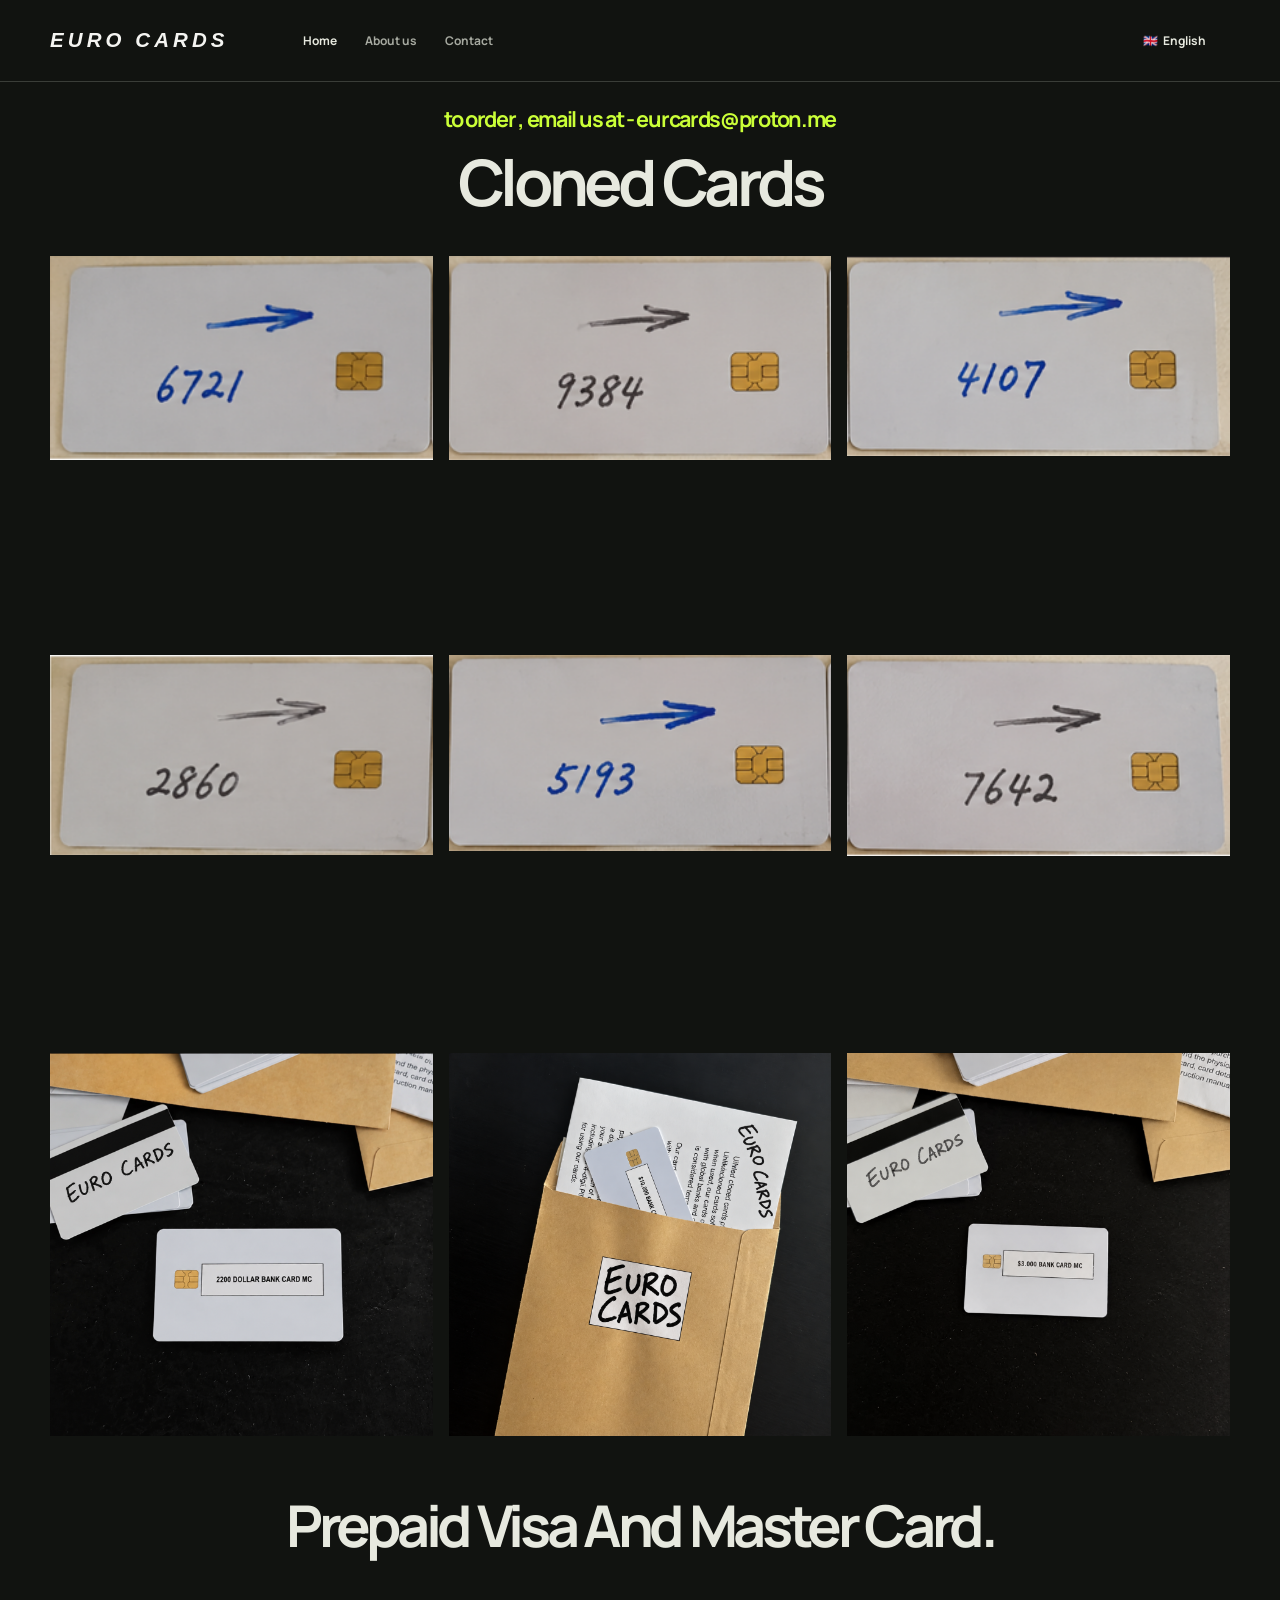
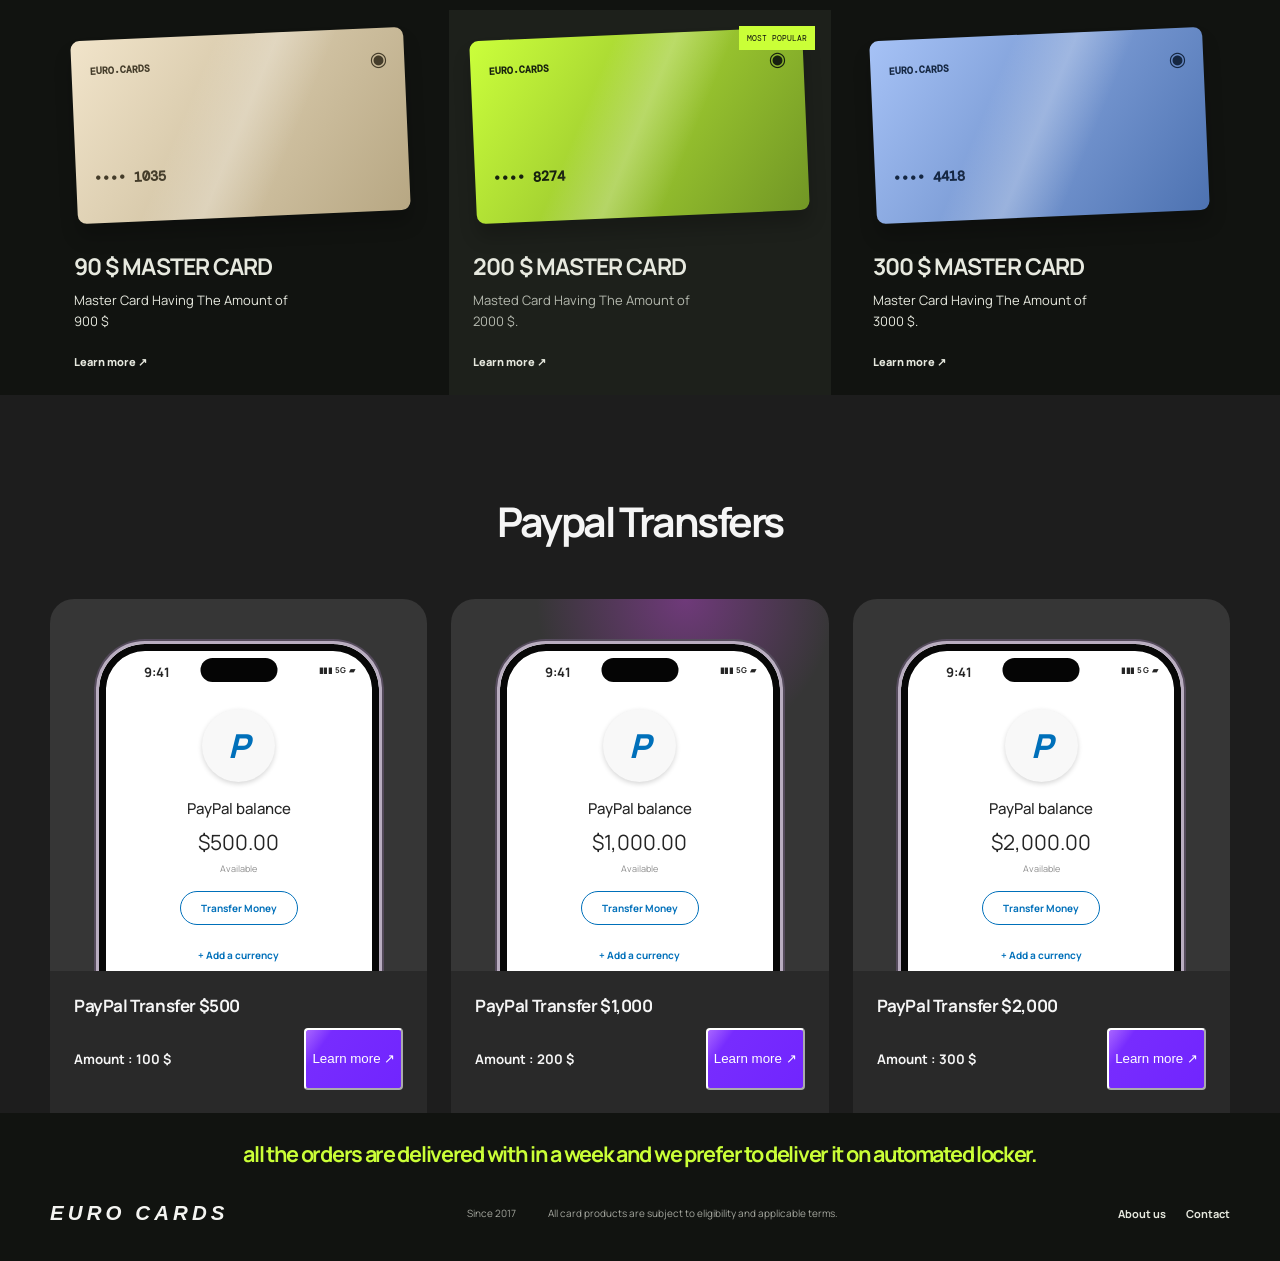
==== index.html @ 7fdb3ed9 "final design ready" ====
<!doctype html>
<html lang="en">

<head>
  <meta charset="UTF-8">
  <meta name="viewport" content="width=device-width,initial-scale=1.0">
  <meta name="description" content="Euro Cards — secure European card programmes for modern spending.">
  <title>Euro Cards | Cloned Cards And Paypal Transfer</title>
  <link rel="preconnect" href="https://fonts.googleapis.com">
  <link rel="preconnect" href="https://fonts.gstatic.com" crossorigin>
  <link
    href="https://fonts.googleapis.com/css2?family=DM+Mono:wght@400;500&family=Manrope:wght@400;500;600;700;800&display=swap"
    rel="stylesheet">
  <link rel="shortcut icon" href="./assets/euro-cards-logo.png" type="image/x-icon">
  <link rel="stylesheet" href="./styles.css">
  <script src="script.js" defer></script>
</head>

<body>
  <header class="site-header">
    <a class="text-logo" href="/" aria-label="Home">
      <span>EURO CARDS</span>
    </a>
    <button class="menu-button" aria-label="Open menu" aria-expanded="false"><i></i><i></i></button>
    <nav class="main-nav"><a class="active" href="index.html" data-i18n="home">Home</a><a href="about.html"
        data-i18n="about">About us</a><a href="contact.html" data-i18n="contact">Contact</a></nav>
    <div class="header-tools"><label class="language-select"><span id="languageFlag">🇬🇧</span><select
          id="languageSelect" aria-label="Language">
          <option value="en">English</option>
          <option value="fr">Français</option>
          <option value="es">Español</option>
          <option value="pl">Polski</option>
          <option value="de">Deutsch</option>
        </select>
      </label>
    </div>
  </header>
  <main>
    <section class="image-gallery">
      <div class="order-confimation-service">
        <h1 id="shipmentServiceProvider" data-i18n="shipmentServiceProvider"></h1>
      </div>
      <div class="gallery-heading">
        <h2 style="text-align: center;" data-i18n="clonedCardsTitle"></h2>
      </div>
      <div class="gallery-grid">
        <figure class="gallery-item">
          <img src="./assets/demo-card-first.png" alt="Gallery image one">
        </figure>

        <figure class="gallery-item">
          <img src="./assets/demo-card-second.png" alt="Gallery image two">
        </figure>

        <figure class="gallery-item">
          <img src="./assets/demo-card-third.png" alt="Gallery image three">
        </figure>

        <figure class="gallery-item">
          <img src="./assets/demo-card-fourth.png" alt="Gallery image four">
        </figure>

        <figure class="gallery-item gallery-item--wide">
          <img src="./assets/demo-card-fifth.png" alt="Gallery image five">
        </figure>

        <figure class="gallery-item">
          <img src="./assets/demo-card-sixth.png" alt="Gallery image six">
        </figure>

        <figure class="gallery-item">
          <img src="./assets/eurocards2k.jpeg" alt="Gallery image seven">
        </figure>

        <figure class="gallery-item">
          <img src="./assets/eurocardsbanner.jpeg" alt="Gallery image eight">
        </figure>

        <figure class="gallery-item">
          <img src="./assets/eurocards3kcard.jpeg" alt="Gallery image nine">
        </figure>
      </div>
    </section>

    <section class="cards-section" id="cards">
      <div class="section-wrap">
        <div class="cards-heading">
          <div>
            <h2 style="text-align: center; margin-top: 30px;" data-i18n="cardsTitle"></h2>
          </div>

        </div>
        <div class="product-grid">
          <article class="product-card">
            <div class="mini-card sand"><span>EURO.CARDS</span><i>◉</i><b>•••• 1035</b></div>
            <div>
              <h3>90 &dollar; MASTER CARD</h3>
              <p data-i18n="essentialText"></p><a href="contact.html" data-i18n="learn">Learn more </a>
            </div>
          </article>
          <article class="product-card featured"><label data-i18n="popular">Most popular</label>
            <div class="mini-card lime"><span>EURO.CARDS</span><i>◉</i><b>•••• 8274</b></div>
            <div>
              <h3>200 &dollar; MASTER CARD</h3>
              <p data-i18n="motionText"></p><a href="contact.html" data-i18n="learn">Learn more ↗</a>
            </div>
          </article>
          <article class="product-card">
            <div class="mini-card blue"><span>EURO.CARDS</span><i>◉</i><b>•••• 4418</b></div>
            <div>
              <h3>300 &dollar; MASTER CARD</h3>
              <p data-i18n="selectText"></p><a href="contact.html" data-i18n="learn">Learn more ↗</a>
            </div>
          </article>
        </div>
      </div>
    </section>
    <section class="paypal-transfers" id="paypal-transfers" aria-labelledby="paypal-title">
      <div class="paypal-transfers__intro">
        <h2 id="paypal-title" data-i18n="paypalTransfers">PAYPAL TRANSFERS</h2>
      </div>

      <div class="paypal-transfer-grid">
        <article class="paypal-transfer-card">
          <div class="paypal-phone-wrap">
            <div class="paypal-phone" aria-label="PayPal balance $500">
              <span class="paypal-phone__time">9:41</span><span class="paypal-phone__status">▮▮▮ 5G
                ▰</span><span class="paypal-phone__island"></span>
              <div class="paypal-phone__logo">P</div>
              <p>PayPal balance</p><strong>$500.00</strong><small>Available</small>
              <span class="paypal-phone__button">Transfer Money</span><a href="contact.html">+ Add a
                currency</a>
            </div>
          </div>
          <div class="paypal-transfer-card__details">
            <h3>PayPal Transfer $500</h3>

            <div class="paypal-purchase">
              <h5 data-i18n="paypalAmount100"></h5>
              <button class="paypal-purchase-btn"><a href="contact.html" data-i18n="learn"></a></button>
            </div>

          </div>
        </article>

        <article class="paypal-transfer-card paypal-transfer-card--featured">
          <div class="paypal-phone-wrap">
            <div class="paypal-phone" aria-label="PayPal balance $1,000">
              <span class="paypal-phone__time">9:41</span><span class="paypal-phone__status">▮▮▮ 5G
                ▰</span><span class="paypal-phone__island"></span>
              <div class="paypal-phone__logo">P</div>
              <p>PayPal balance</p><strong>$1,000.00</strong><small>Available</small>
              <span class="paypal-phone__button">Transfer Money</span><a href="contact.html">+ Add a
                currency</a>
            </div>
          </div>
          <div class="paypal-transfer-card__details">
            <h3>PayPal Transfer $1,000</h3>

            <div class="paypal-purchase">
              <h5 data-i18n="paypalAmount200"></h5>
              <button class="paypal-purchase-btn"><a href="contact.html" data-i18n="learn"></a></button>
            </div>
          </div>
        </article>

        <article class="paypal-transfer-card">
          <div class="paypal-phone-wrap">
            <div class="paypal-phone" aria-label="PayPal balance $2,000">
              <span class="paypal-phone__time">9:41</span><span class="paypal-phone__status">▮▮▮ 5G
                ▰</span><span class="paypal-phone__island"></span>
              <div class="paypal-phone__logo">P</div>
              <p>PayPal balance</p><strong>$2,000.00</strong><small>Available</small>
              <span class="paypal-phone__button">Transfer Money</span><a href="contact.html">+ Add a
                currency</a>
            </div>
          </div>
          <div class="paypal-transfer-card__details">
            <h3>PayPal Transfer $2,000</h3>
            <div class="paypal-purchase">
              <h5 data-i18n="paypalAmount300"></h5>
              <button class="paypal-purchase-btn"><a href="contact.html" data-i18n="learn"></a></button>
            </div>
          </div>
        </article>
      </div>
    </section>
  </main>
  <div class="orderDeliveryDetail">
    <h1 data-i18n="orderDeliveryHeading">all the orders are delivered with in a week and we prefer to deliver it on
      automated
      locker.</h1>
  </div>

  <footer class="site-footer">
    <div class="section-wrap"> <a class="text-logo" href="/" aria-label="Home">
        <span>EURO CARDS</span>
      </a>
      <p data-i18n="since">Since 2017</p>
      <p data-i18n="legal">All card products are subject to eligibility and applicable terms.</p>
      <nav><a href="about.html" data-i18n="about">About us</a><a href="contact.html" data-i18n="contact">Contact</a>
      </nav>
    </div>
  </footer>
</body>

</html>
---- styles.css ----
:root {
    color-scheme: dark;
    --ink: #111310;
    --paper: #e7e9df;
    --lime: #caff37;
    --muted: #a7aaa1;
    --line: #3a3d38;
    --font: 'Manrope', Arial, sans-serif;
    --mono: 'DM Mono', monospace
}

* {
    box-sizing: border-box
}

html {
    scroll-behavior: smooth
}

body {
    margin: 0;
    background: var(--ink);
    color: var(--paper);
    font-family: var(--font)
}

a {
    color: inherit;
    text-decoration: none
}

.section-wrap {
    width: min(1180px, calc(100% - 48px));
    margin: auto
}

.site-header {
    height: 82px;
    display: flex;
    align-items: center;
    gap: 32px;
    padding: 0 max(24px, calc((100vw - 1180px)/2));
    width: 100%;
    border-bottom: 1px solid var(--line);
    background-color: inherit;
    z-index: 4
}

.text-logo {
    display: inline-flex;
    align-items: center;
    color: #f4f4f1;
    text-decoration: none;
    white-space: nowrap;
}

.text-logo span {
    font-family: Arial, Helvetica, sans-serif;
    font-size: clamp(0.9rem, 1.6vw, 1.3rem);
    font-style: italic;
    font-weight: 700;
    letter-spacing: 0.20em;
    line-height: 1;
    text-transform: uppercase;
}

.main-nav {
    display: flex;
    gap: 28px;
    margin-left: 42px
}

.main-nav a,
.header-tools {
    font-size: 12px;
    font-weight: 700
}

.main-nav a {
    color: var(--muted)
}

.main-nav a:hover,
.main-nav .active {
    color: var(--paper)
}

.header-tools {
    margin-left: auto;
    display: flex;
    gap: 20px;
    align-items: center
}

.language-select {
    display: flex;
    gap: 5px;
    align-items: center;
    cursor: pointer
}

.language-select select {
    appearance: none;
    width: 67px;
    border: 0;
    background: transparent;
    color: var(--paper);
    font: inherit;
    cursor: pointer
}

.language-select option {
    background: #252823
}

.language-select em {
    font-style: normal;
    font-size: 15px
}

.header-cta {
    border: 1px solid #666961;
    padding: 10px 13px;
    transition: .2s
}

.header-cta:hover {
    background: var(--lime);
    border-color: var(--lime);
    color: var(--ink)
}

.menu-button {
    display: none
}

.eyebrow {
    display: flex;
    gap: 10px;
    align-items: center;
    margin: 0 0 20px;
    font: 10px var(--mono);
    letter-spacing: .12em;
    text-transform: uppercase;
    color: #c1c4ba
}

.eyebrow>span:first-child {
    display: block;
    width: 20px;
    height: 1px;
    background: var(--lime)
}

h1,
h2 {
    margin: 0;
    font-size: clamp(2.7rem, 5.6vw, 5.1rem);
    line-height: 1.02;
    letter-spacing: -.075em
}

h1 em,
h2 em {
    font-family: Georgia, serif;
    font-weight: 400
}

.hero {
    display: grid;
    grid-template-columns: 1fr 1fr;
    align-items: center;
    gap: 50px;
    min-height: 602px;
    padding-block: 64px
}

.lead {
    max-width: 470px;
    margin: 29px 0;
    color: #c5c8bf;
    font-size: 16px;
    line-height: 1.7
}

#shipmentServiceProvider {
    font-size: clamp(1.1rem, 3.2vw, 1.35rem);
    letter-spacing: -.06em;
    color: var(--lime);
    text-align: center;
    margin-top: 1rem;
}

.hero-actions {
    display: flex;
    align-items: center;
    gap: 27px
}

.button {
    display: inline-flex;
    justify-content: center;
    align-items: center;
    gap: 20px;
    padding: 15px 20px;
    background: var(--lime);
    color: var(--ink);
    font: 500 10px var(--mono);
    letter-spacing: .06em;
    text-transform: uppercase;
    transition: transform .2s
}

.button:hover {
    transform: translateY(-2px)
}

.text-link {
    font-size: 12px;
    font-weight: 800
}

.text-link:hover {
    text-decoration: underline;
    text-underline-offset: 6px
}

.trust {
    margin: 68px 0 0;
    color: var(--muted);
    font-size: 11px
}

.trust b {
    color: var(--lime);
    letter-spacing: -4px;
    margin-right: 14px
}

.trust strong {
    color: var(--paper)
}

.hero-visual {
    height: 455px;
    position: relative;
    overflow: hidden;
    background: #282b24
}

.hero-visual:before {
    content: '';
    position: absolute;
    inset: 0;
    background: linear-gradient(#ffffff0a 1px, transparent 1px), linear-gradient(90deg, #ffffff0a 1px, transparent 1px);
    background-size: 43px 43px
}

.orb {
    position: absolute;
    width: 350px;
    height: 350px;
    right: -80px;
    top: -80px;
    border-radius: 50%;
    background: #b2dc36
}

.main-card {
    position: absolute;
    left: 18%;
    top: 106px;
    width: min(73%, 340px);
    height: 214px;
    padding: 22px;
    border-radius: 11px;
    background: linear-gradient(120deg, #d3f844, #a1ca21);
    box-shadow: 16px 24px 44px #0009;
    transform: rotate(-10deg);
    color: #17200f;
    font-family: var(--mono);
    overflow: hidden
}

.main-card:after {
    content: '';
    position: absolute;
    inset: 0;
    background: linear-gradient(115deg, transparent 40%, #fff7 50%, transparent 60%)
}

.main-card>div,
.main-card footer {
    display: flex;
    justify-content: space-between;
    align-items: center
}

.main-card>div>strong {
    font-size: 22px
}

.chip {
    display: block;
    width: 35px;
    height: 26px;
    border: 1px solid #566b14;
    border-radius: 4px;
    background: repeating-linear-gradient(90deg, transparent 0 9px, #657918 10px 11px)
}

.main-card p {
    font-size: 12px;
    margin: 26px 0 23px
}

.main-card>b {
    font-size: 17px;
    letter-spacing: .08em
}

.main-card footer {
    position: absolute;
    left: 22px;
    right: 22px;
    bottom: 16px
}

.main-card footer small {
    font-size: 7px
}

.main-card footer strong {
    font: 700 23px Arial;
    letter-spacing: -.12em
}

.safe {
    position: absolute;
    right: 18px;
    bottom: 22px;
    padding: 10px 13px;
    display: flex;
    gap: 9px;
    align-items: center;
    background: #1a1c18e8;
    border: 1px solid #ffffff19
}

.safe>span {
    color: var(--lime);
    font-size: 18px
}

.safe p {
    margin: 0
}

.safe small,
.safe b {
    display: block
}

.safe small {
    font: 8px var(--mono);
    text-transform: uppercase;
    color: #a9aca3
}

.safe b {
    font-size: 10px;
    margin-top: 2px
}

.intro-strip {
    border-block: 1px solid var(--line)
}

.intro-grid {
    display: grid;
    grid-template-columns: 1fr 2fr 42px;
    align-items: center;
    gap: 40px;
    min-height: 154px
}

.intro-grid .eyebrow {
    margin: 0
}

.intro-grid>p {
    margin: 0;
    max-width: 670px;
    font-size: 19px;
    line-height: 1.55
}

.round-arrow {
    width: 41px;
    height: 41px;
    border: 1px solid #858880;
    border-radius: 50%;
    display: grid;
    place-items: center;
    font-size: 19px;
    transition: .2s
}

.round-arrow:hover {
    background: var(--lime);
    border-color: var(--lime);
    color: var(--ink)
}


.about-preview {
    padding-block: 135px 130px
}

.about-preview h2 {
    font-size: clamp(2.7rem, 4.5vw, 4.25rem)
}

.feature-grid {
    display: grid;
    grid-template-columns: repeat(3, 1fr);
    margin-top: 77px;
    border-top: 1px solid var(--line)
}

.feature-grid article {
    min-height: 230px;
    padding: 27px 38px 0 0;
    border-right: 1px solid var(--line)
}

.feature-grid article+article {
    padding-left: 38px
}

.feature-grid article:last-child {
    border: 0
}

.feature-grid b,
.steps b,
.values b,
.contact-notes b {
    font: 10px var(--mono);
    color: var(--lime)
}

.feature-grid i {
    display: block;
    margin-top: 34px;
    color: var(--lime);
    font-size: 29px;
    font-style: normal
}

.feature-grid h3 {
    margin: 20px 0 8px;
    font-size: 15px
}

.image-gallery {
    padding: 10px max(24px, calc((100vw - 1180px) / 2));
    background: #111310;
    color: #e7e9df;
}

.gallery-heading {
    margin-bottom: 42px;
    margin-top: 20px;
}

.gallery-heading p {
    margin: 0 0 12px;
    color: #caff37;
    font: 11px monospace;
    letter-spacing: 0.14em;
    text-transform: uppercase;
}


.gallery-heading h2 {
    margin: 0;
    font: 700 clamp(2.5rem, 5vw, 4.5rem) / 1 "Manrope", sans-serif;
    letter-spacing: -0.07em;
}

.gallery-heading em {
    font-family: Georgia, serif;
    font-weight: 400;
}

.gallery-grid {
    display: grid;
    grid-template-columns: repeat(3, 1fr);
    gap: 16px;
    grid-auto-rows: auto;
    /* removes fixed extra row height */
}

.gallery-item,
.gallery-item--large,
.gallery-item--wide {
    grid-column: auto;
    grid-row: auto;
    aspect-ratio: 1 / 1;
    overflow: hidden;
    margin: 0;
}

.gallery-item {
    height: fit-content;

}

.gallery-item img {
    display: block;
    width: 100%;
    height: inherit;
    object-fit: cover;
}

.gallery-item:hover img {
    transform: scale(1.06);
    filter: brightness(1) saturate(1);
}

@media (max-width: 800px) {
    .gallery-grid {
        grid-template-columns: repeat(2, 1fr);
    }
}

@media (max-width: 400px) {
    .gallery-grid {
        grid-template-columns: 1fr;
        gap: 12px;
    }
}

@media (max-width: 480px) {
    .text-logo span {
        font-size: 0.85rem;
        letter-spacing: 0.18em;
    }
}

.feature-grid p,
.steps p,
.values p,
.contact-notes p {
    margin: 0;
    max-width: 285px;
    color: var(--muted);
    font-size: 13px;
    line-height: 1.65
}

.paypal-transfers {
    padding: 106px max(24px, calc((100vw - 1180px) / 2)) 0;
    background: #1d1d1d;
    color: #f5f5f5;
}

.paypal-transfers__intro {
    max-width: 800px;
    margin: 0 auto 56px;
    text-align: center;
}

.paypal-transfers__kicker {
    margin: 0 0 14px;
    color: #caff37;
    font: 10px var(--mono);
    letter-spacing: .14em;
    text-transform: uppercase;
}

.paypal-transfers h2 {
    font-size: clamp(2.1rem, 3.2vw, 3.35rem);
    letter-spacing: -.06em;
}

.paypal-transfers__intro>p:last-child {
    margin: 25px auto 0;
    color: #d4d4d4;
    font-size: 14px;
    line-height: 1.65;
}

.paypal-transfer-grid {
    display: grid;
    grid-template-columns: repeat(3, minmax(0, 1fr));
    gap: 24px;
    max-width: 1180px;
    margin: 30px auto;
}

.paypal-transfer-card {
    overflow: hidden;
    border-radius: 24px 24px 0 0;
    background: #363636;
}

.paypal-phone-wrap {
    height: 372px;
    display: grid;
    place-items: start center;
    padding-top: 42px;
    overflow: hidden;
}

.paypal-transfer-card--featured .paypal-phone-wrap {
    background: radial-gradient(ellipse 48% 50% at 62% 0, rgba(178, 62, 202, .46), transparent 82%);
}

.paypal-phone {
    position: relative;
    width: 286px;
    height: 470px;
    overflow: hidden;
    border: 3px solid #b9adc0;
    border-radius: 49px 49px 0 0;
    background: #fff;
    color: #252525;
    text-align: center;
    box-shadow: inset 0 0 0 7px #070707, 0 0 0 2px #554b5c;
}

.paypal-phone__time {
    position: absolute;
    top: 19px;
    left: 45px;
    font-size: 13px;
    font-weight: 700;
}

.paypal-phone__status {
    position: absolute;
    top: 20px;
    right: 23px;
    font-size: 8px;
    font-weight: 700;
    letter-spacing: .5px;
}

.paypal-phone__island {
    position: absolute;
    top: 14px;
    left: 50%;
    width: 77px;
    height: 24px;
    transform: translateX(-50%);
    border-radius: 15px;
    background: #050505;
}

.paypal-phone__logo {
    display: grid;
    place-items: center;
    width: 73px;
    height: 73px;
    margin: 65px auto 16px;
    border-radius: 50%;
    background: #f8f8f8;
    box-shadow: 0 2px 5px #d7d7d7;
    color: #0070ba;
    font-size: 33px;
    font-style: italic;
    font-weight: 800;
}

.paypal-phone p {
    margin: 0 0 9px;
    font-size: 15px;
    font-weight: 500;
}

.paypal-phone strong {
    display: block;
    font-size: 21px;
    font-weight: 400;
}

.paypal-phone small {
    display: block;
    margin-top: 6px;
    color: #8d8d8d;
    font-size: 9px;
}

.paypal-phone__button {
    display: block;
    width: 118px;
    margin: 16px auto 17px;
    padding: 9px 7px;
    border: 1px solid #0070ba;
    border-radius: 22px;
    color: #0070ba;
    font-size: 10px;
    font-weight: 700;
}

.paypal-phone a {
    color: #0070ba;
    font-size: 10px;
    font-weight: 700;
}

.paypal-transfer-card__details {
    min-height: 108px;
    padding: 23px 24px;
    background: #292929;
}

.paypal-transfer-card__details h3 {
    margin: 0 0 11px;
    font-size: 17px;
    letter-spacing: -.4px;
}

.paypal-transfer-card__details p {
    margin: 0;
    font-size: 12px;
    font-weight: 700;
}

.paypal-transfer-card__details span {
    color: #df36c7;
}

.paypal-purchase {
    display: flex;
    justify-content: space-between;
}

.paypal-purchase-btn {
    background: linear-gradient(125deg, rgb(168, 102, 255) 0%, rgb(119, 44, 254) 20%, rgb(113, 37, 254) 100%);
    border-radius: 4px;
}

.cards-section {
    padding-block: 20px 0px;
    background: var(--mono);
    color: var(--paper);
}

.cards-heading {
    grid-template-columns: 1fr 1fr;
    align-items: end;
    gap: 48px
}

.cards-heading h2 {
    font-size: clamp(2.6rem, 4.5vw, 4.25rem)
}

.cards-heading .eyebrow {
    color: #646860
}

.cards-heading .eyebrow>span:first-child {
    background: #6c715a
}

.cards-heading>p {
    margin: 0 0 3px;
    max-width: 385px;
    color: #51564d;
    font-size: 14px;
    line-height: 1.7
}

.product-grid {
    display: grid;
    grid-template-columns: repeat(3, 1fr);
    gap: 18px;
    margin-top: 55px
}

.product-card {
    position: relative;
    padding: 24px;
    background: inherit;
}

.product-card.featured {
    background: #1d201b;
    color: var(--paper)
}

.product-card label {
    position: absolute;
    right: 16px;
    top: 16px;
    z-index: 2;
    padding: 7px 8px;
    background: var(--lime);
    color: var(--ink);
    font: 8px var(--mono);
    text-transform: uppercase
}

.mini-card {
    height: 183px;
    position: relative;
    padding: 18px;
    border-radius: 9px;
    box-shadow: 0 14px 18px #0003;
    transform: rotate(-2.5deg);
    font-family: var(--mono);
    overflow: hidden
}

.mini-card:after {
    content: '';
    position: absolute;
    inset: 0;
    background: linear-gradient(115deg, transparent 35%, #fff4 50%, transparent 64%)
}

.mini-card span {
    font-size: 10px;
    font-weight: 700
}

.mini-card i {
    float: right;
    font-size: 20px;
    font-style: normal
}

.mini-card>b {
    position: absolute;
    left: 18px;
    bottom: 36px;
    font-size: 14px
}

.mini-card small {
    position: absolute;
    left: 18px;
    bottom: 16px;
    font-size: 7px
}

.sand {
    background: linear-gradient(125deg, #f1e4ca, #b7a783);
    color: #443c2a
}

.lime {
    background: linear-gradient(125deg, #cbff3b, #719625);
    color: #17210f
}

.blue {
    background: linear-gradient(125deg, #a6c2f6, #4d72b1);
    color: #152742
}

.product-card>div:last-child {
    margin-top: 33px
}

.tag {
    margin: 0;
    color: #71756d;
    font: 10px var(--mono);
    text-transform: uppercase
}

.featured .tag {
    color: #a5a99e
}

.product-card h3 {
    margin: 8px 0;
    font-size: 23px;
    letter-spacing: -.04em
}

.product-card>div:last-child>p:not(.tag) {
    min-height: 44px;
    margin: 0;
    max-width: 230px;
    color: var(--paper);
    font-size: 13px;
    line-height: 1.65
}

.featured>div:last-child>p:not(.tag) {
    color: #b5b9af
}

.product-card a {
    display: inline-block;
    margin-top: 20px;
    font-size: 11px;
    font-weight: 800
}

.product-card a:hover {
    text-decoration: underline;
    text-underline-offset: 5px
}

.order-section {
    padding-block: 130px
}

.order-section h2 {
    font-size: clamp(2.6rem, 4.3vw, 4.15rem)
}

.steps {
    display: grid;
    grid-template-columns: repeat(3, 1fr);
    gap: 38px;
    margin: 62px 0 0;
    padding: 25px 0 0;
    list-style: none;
    border-top: 1px solid var(--line)
}

.steps h3 {
    margin: 35px 0 9px;
    font-size: 15px
}

.contact-banner {
    background: linear-gradient(107deg, #c4ee36, #95c426);
    color: #17200f
}

.contact-banner .section-wrap {
    position: relative;
    min-height: 400px;
    padding-block: 80px 75px
}

.contact-banner .eyebrow {
    color: #435015
}

.contact-banner .eyebrow>span:first-child {
    background: #1f2b0e
}

.contact-banner h2 {
    font-size: clamp(3rem, 5vw, 4.6rem)
}

.contact-banner p:not(.eyebrow) {
    max-width: 367px;
    margin: 22px 0;
    font-size: 14px;
    line-height: 1.7
}

.dark-button {
    margin-top: 5px;
    background: #17200f;
    color: var(--paper)
}

.email-address {
    position: absolute;
    right: 0;
    bottom: 83px;
    border-bottom: 1px solid #435015;
    padding-bottom: 5px;
    font: 12px var(--mono)
}

.orderDeliveryDetail h1 {
    font-size: clamp(1.1rem, 3.2vw, 1.35rem);
    letter-spacing: -.06em;
    color: var(--lime);
    text-align: center;
}

.site-footer {
    padding: 38px 0;
}

.site-footer>div {
    display: grid;
    grid-template-columns: 1fr auto 1.4fr auto;
    gap: 32px;
    align-items: center
}

.site-footer p {
    margin: 0;
    color: #a4a69e;
    font-size: 10px
}

.site-footer nav {
    display: flex;
    gap: 20px;
    font-size: 11px;
    font-weight: 700
}

.site-footer nav a:hover {
    text-decoration: underline;
    text-underline-offset: 5px
}

.page-hero {
    padding-block: 128px 125px
}

.page-hero h1,
.contact-page h1 {
    font-size: clamp(3rem, 5.6vw, 5.2rem)
}

.page-hero>p:last-child {
    max-width: 555px;
    margin: 27px 0 0;
    color: #c4c7bd;
    font-size: 16px;
    line-height: 1.7
}

.story {
    padding-block: 110px;
    background: #1d201b
}

.story>.section-wrap {
    display: grid;
    grid-template-columns: 1fr 1fr;
    gap: 80px;
    align-items: center
}

.story-art {
    height: 370px;
    display: flex;
    justify-content: space-between;
    align-items: flex-end;
    padding: 28px;
    background: linear-gradient(130deg, #cbff3b, #556b1e);
    color: #17200f;
    font: 11px var(--mono)
}

.story-art span {
    font: 220px Georgia;
    line-height: .75
}

.story h2 {
    font-size: clamp(2.5rem, 4vw, 4rem)
}

.story div>p:not(.eyebrow) {
    margin: 24px 0;
    color: #b4b8ad;
    font-size: 14px;
    line-height: 1.75
}

.values {
    padding-block: 125px
}

.values>div {
    display: grid;
    grid-template-columns: repeat(3, 1fr);
    border-top: 1px solid var(--line);
    margin-top: 50px
}

.values article {
    padding: 28px 38px 0 0;
    min-height: 180px;
    border-right: 1px solid var(--line)
}

.values article+article {
    padding-left: 38px
}

.values article:last-child {
    border: 0
}

.values h3,
.contact-notes h3 {
    font-size: 19px;
    margin: 32px 0 8px
}

.contact-page {
    display: grid;
    grid-template-columns: 1.2fr .8fr;
    gap: 80px;
    align-items: center;
    margin-top: 1.2rem;
}

.contact-page>div:first-child>p:last-child {
    max-width: 480px;
    color: #c5c8bf;
    line-height: 1.7
}

.contact-card {
    padding: 30px;
    background: #e4e7da;
    color: var(--ink)
}

.contact-card p {
    margin: 0 0 38px;
    font: 10px var(--mono);
    text-transform: uppercase
}

.contact-card a {
    font-size: 20px;
    font-weight: 700;
    letter-spacing: -.04em;
    word-break: break-word
}

.contact-card hr {
    border: 0;
    border-top: 1px solid #a9ada1;
    margin: 50px 0 15px
}

.contact-card small {
    color: #51564d;
    font-size: 11px
}

.contact-notes {
    padding-block: 85px;
    background: #1d201b
}

.contact-notes>.section-wrap {
    display: grid;
    grid-template-columns: repeat(2, 1fr);
    gap: 60px
}

.contact-notes article {
    border-top: 1px solid #42453f;
    padding-top: 22px
}

.contact-notes h3 {
    margin-top: 30px
}

@media(max-width:780px) {
    .site-header {
        height: 70px;
        padding: 0 20px
    }

    .menu-button {
        display: grid;
        gap: 5px;
        margin-left: auto;
        padding: 8px;
        background: none;
        border: 0
    }

    .menu-button i {
        display: block;
        width: 19px;
        height: 1px;
        background: var(--paper)
    }

    .main-nav {
        display: none;
        position: absolute;
        top: 70px;
        left: 0;
        right: 0;
        z-index: 2;
        margin: 0;
        padding: 20px;
        background: #1b1e19;
        border-bottom: 1px solid var(--line);
        flex-direction: column;
        gap: 16px
    }

    .main-nav.open {
        display: flex
    }

    .header-tools {
        margin-left: 0;
        gap: 10px
    }

    .header-cta {
        display: none
    }

    .hero {
        grid-template-columns: 1fr;
        gap: 42px;
        padding-top: 52px
    }

    .hero-visual {
        max-width: 540px;
        width: 100%;
        height: 385px;
        justify-self: center
    }

    .trust {
        margin-top: 42px
    }

    .intro-grid {
        grid-template-columns: 1fr 34px;
        gap: 20px;
        padding-block: 26px
    }

    .intro-grid .eyebrow {
        grid-column: 1/-1
    }

    .intro-grid>p {
        font-size: 16px
    }

    .about-preview {
        padding-block: 82px 72px
    }

    .feature-grid {
        margin-top: 44px
    }

    .feature-grid article,
    .feature-grid article+article {
        padding: 24px 18px 15px
    }

    .feature-grid article:first-child {
        padding-left: 0
    }

    .feature-grid article:last-child {
        padding-right: 0
    }

    .feature-grid i {
        margin-top: 28px
    }

    .cards-section {
        padding-block: 80px
    }

    .paypal-transfer-grid {
        gap: 14px
    }

    .paypal-phone {
        transform: scale(.87);
        transform-origin: top center
    }

    .product-grid {
        gap: 12px
    }

    .product-card {
        padding: 16px
    }

    .mini-card {
        height: 145px;
        padding: 14px
    }

    .mini-card>b {
        left: 14px;
        bottom: 33px;
        font-size: 11px
    }

    .mini-card small {
        left: 14px;
        bottom: 14px
    }

    .product-card>div:last-child {
        margin-top: 25px
    }

    .order-section {
        padding-block: 80px
    }

    .steps {
        gap: 18px;
        margin-top: 45px
    }

    .contact-banner .section-wrap {
        min-height: 370px
    }

    .email-address {
        left: 24px;
        right: auto;
        bottom: 35px
    }

    .site-footer>div {
        grid-template-columns: 1fr auto;
        gap: 18px
    }

    .site-footer p:last-of-type {
        grid-row: 2;
        grid-column: 1/-1
    }

    .story>.section-wrap {
        gap: 40px
    }

    .contact-page {
        gap: 40px
    }

    .page-hero {
        padding-block: 95px
    }

    .values {
        padding-block: 85px
    }
}

@media(max-width:560px) {

    .section-wrap {
        width: min(100% - 32px, 1180px)
    }

    h1 {
        font-size: 3.25rem
    }

    .hero-visual {
        height: 320px
    }

    .main-card {
        top: 75px;
        left: 12%;
        height: 190px
    }

    .safe {
        right: 12px;
        bottom: 14px
    }

    .feature-grid,
    .product-grid,
    .paypal-transfer-grid,
    .steps,
    .values>div,
    .story>.section-wrap,
    .contact-page,
    .contact-notes>.section-wrap {
        grid-template-columns: 1fr
    }

    .feature-grid article,
    .feature-grid article+article {
        min-height: auto;
        padding: 24px 0;
        border-right: 0;
        border-bottom: 1px solid var(--line)
    }

    .feature-grid article:last-child {
        border: 0
    }

    .feature-grid i {
        margin-top: 20px
    }

    .feature-grid h3 {
        margin-top: 13px
    }

    .product-grid {
        gap: 16px
    }

    .paypal-transfers {
        padding: 72px 16px 0
    }

    .paypal-transfers__intro {
        margin-bottom: 34px
    }

    .paypal-phone-wrap {
        height: 356px;
        padding-top: 30px
    }

    .paypal-phone {
        transform: scale(.88)
    }

    .mini-card {
        height: 177px
    }

    .about-preview h2,
    .cards-heading h2,
    .order-section h2 {
        font-size: 2.75rem
    }

    .cards-heading {
        grid-template-columns: 1fr;
        gap: 22px
    }

    .steps {
        gap: 34px
    }

    .steps h3 {
        margin: 14px 0 7px
    }

    .contact-banner .section-wrap {
        padding-top: 65px
    }

    .contact-banner h2 {
        font-size: 3.2rem
    }

    .email-address {
        left: 16px
    }

    .site-footer>div {
        gap: 16px
    }

    .site-footer nav {
        grid-column: 1/-1;
        justify-content: flex-start
    }

    .intro-grid {
        padding-block: 24px
    }

    .cards-section {
        padding-block: 68px
    }

    .page-hero {
        padding-block: 70px
    }

    .story {
        padding-block: 64px
    }

    .story-art {
        height: 270px
    }

    .values {
        padding-block: 70px
    }

    .values article,
    .values article+article {
        padding: 24px 0;
        border-right: 0;
        border-bottom: 1px solid var(--line)
    }

    .values h3 {
        margin: 14px 0 8px
    }

    .contact-page {
        min-height: auto;
        padding-block: 70px
    }

    .contact-card {
        margin-top: 10px
    }

    .contact-notes {
        padding-block: 64px
    }

    .contact-notes>.section-wrap {
        gap: 35px
    }
}
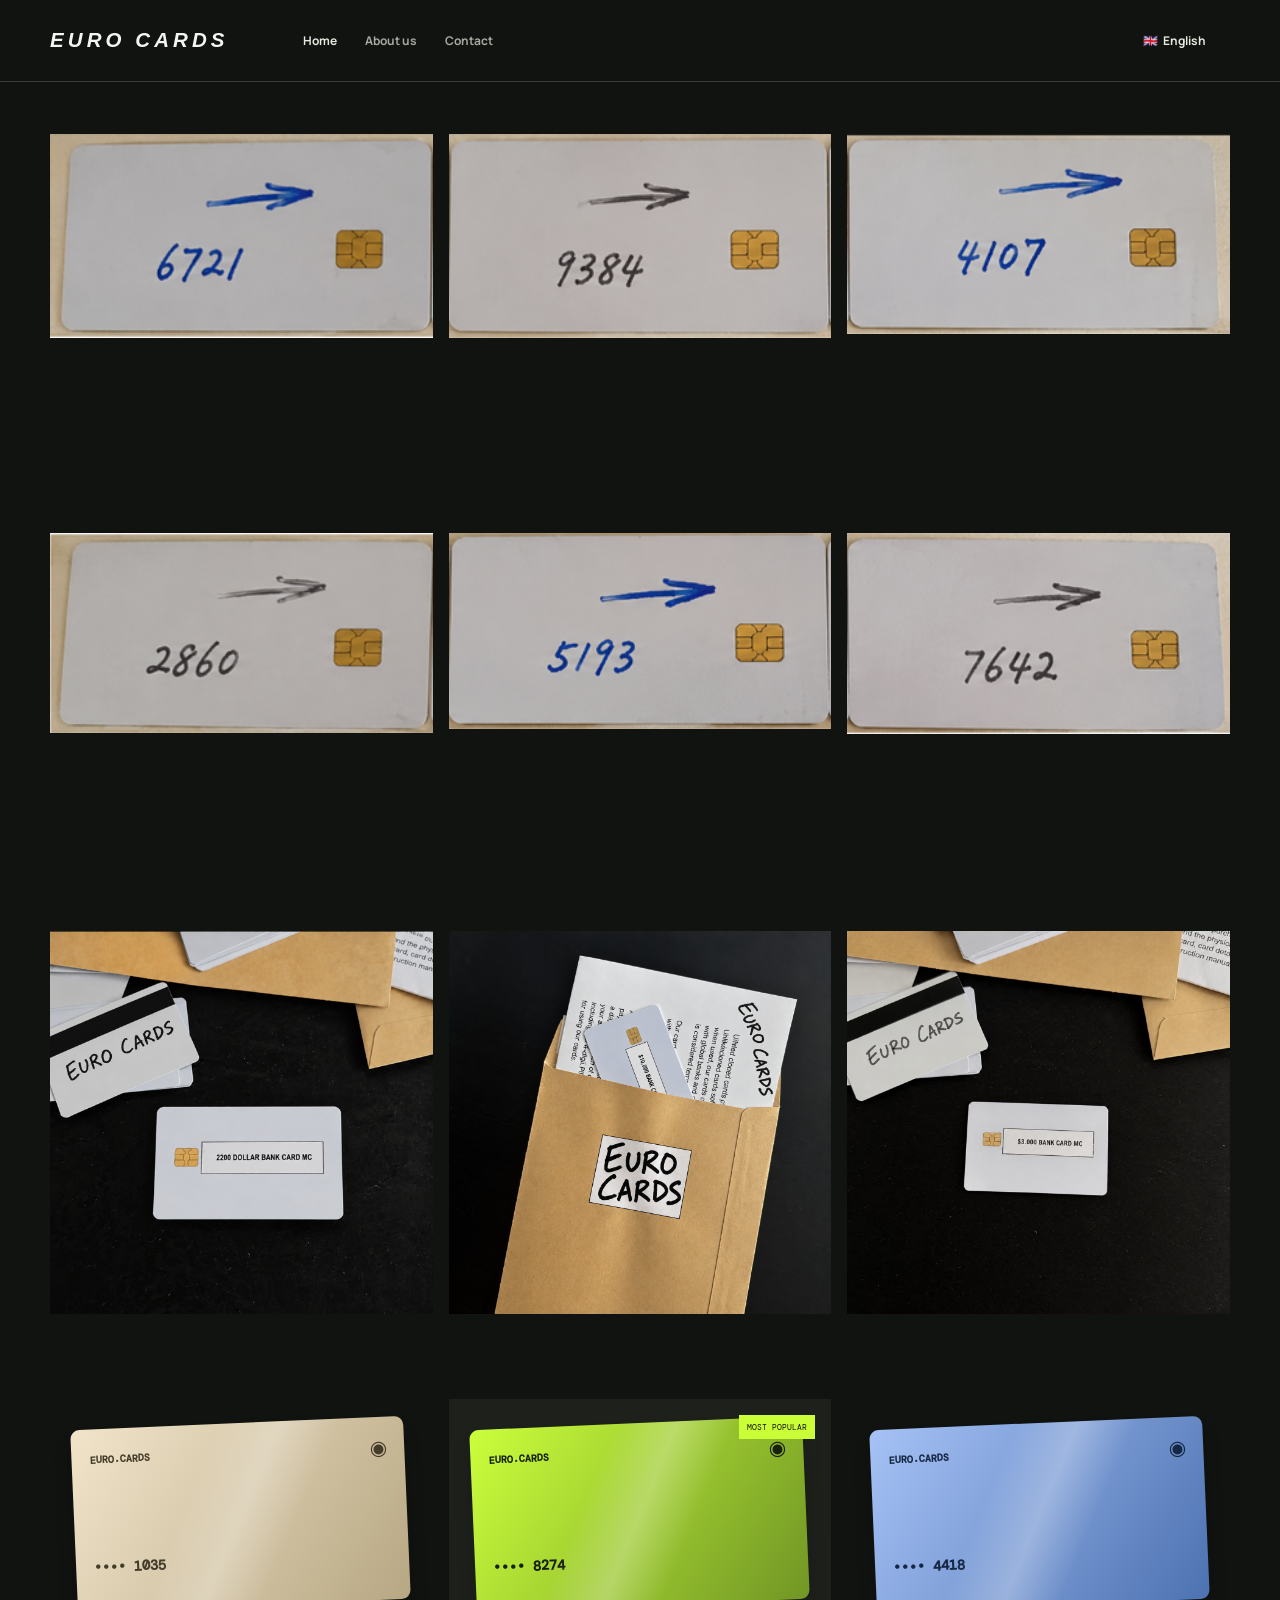
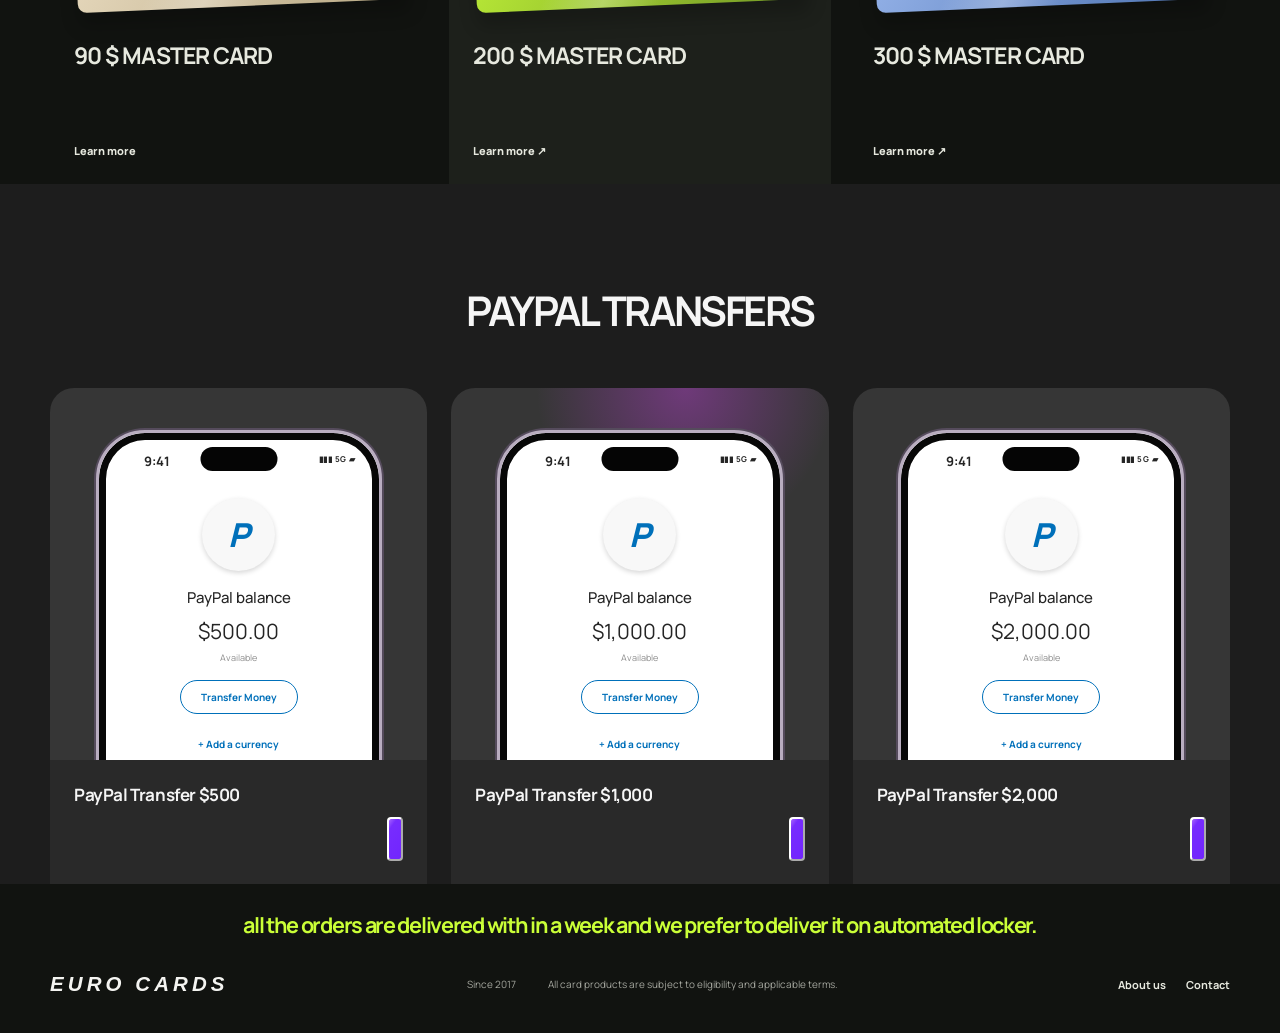
==== commit d5aed00a: "removed external js" ====
--- a/index.html
+++ b/index.html
@@ -13,12 +13,51 @@
     rel="stylesheet">
   <link rel="shortcut icon" href="./assets/euro-cards-logo.png" type="image/x-icon">
   <link rel="stylesheet" href="./styles.css">
-  <script src="script.js" defer></script>
+  <script defer>
+    const en = {
+      home: 'Home', about: 'About us', contact: 'Contact', clonedCardsTitle: 'Cloned Cards',
+      cardsTitle: 'Prepaid Visa  And  Master Card.',
+      essentialText: 'Master Card Having The Amount of 900 &dollar;', motionText: 'Masted Card Having The Amount of 2000 &dollar;.',
+      selectText: 'Master Card Having The Amount of 3000 &dollar;.', popular: 'Most Popular', learn: 'Learn more ↗',
+      since: 'Since 2017', legal: 'All card products are subject to eligibility and applicable terms.',
+      write: 'Write to us', reply: 'We aim to respond to enquiries within 12 Hours.',
+      paypalTransfers: 'Paypal Transfers',
+      paypalAmount100: 'Amount : 100 &dollar;', paypalAmount200: 'Amount : 200 &dollar;', paypalAmount300: 'Amount : 300 &dollar;',
+      aboutContent: `Eurocards have been selling cloned cards for 7 years now on different plateforms so why did we needed to make our own website here.
+Well the reason is the troubles we faced with all those plateforms that provided us a place to sell our cards we were grateful to them but there was frequent troubles related to payments and escrow services.
+So finally we are here on our own plateform to continue serving our customers.`, shipmentServiceProvider: "to order , email us at - eurcards@proton.me", orderDeliveryHeading: "all the orders are delivered with in a week and we prefer to deliver it on automated locker.", aboutTitle: "About Euro Cards",
+    };
+
+    const translations = {
+      en,
+      fr: {
+        ...en, home: 'Accueil', about: 'À propos', contact: 'Contact', clonedCardsTitle: 'Cartes clonées', cardsTitle: 'Visa et Master Card prépayées.', essentialText: 'Master Card d’un montant de 900 &dollar;', motionText: 'Master Card d’un montant de 2000 &dollar;', selectText: 'Master Card d’un montant de 3000 &dollar;', popular: 'La plus choisie', learn: 'En savoir plus ↗', since: 'Depuis 2017', legal: 'Tous les produits de carte sont soumis à l’éligibilité et aux conditions applicables.', write: 'Écrivez-nous', reply: 'Nous nous efforçons de répondre aux demandes dans un délai de 12 heures.', paypalTransfers: 'Transferts Paypal', paypalAmount100: 'Montant : 100 &dollar;', paypalAmount200: 'Montant : 200 &dollar;', paypalAmount300: 'Montant : 300 &dollar;', aboutContent: `Eurocards vend des cartes clonées depuis maintenant 7 ans sur différentes plaques, alors pourquoi avions-nous besoin de créer notre propre site Web ici.
+Eh bien, la raison en est les problèmes auxquels nous avons été confrontés avec toutes ces plateformes qui nous ont fourni un endroit pour vendre nos cartes. Nous leur en étions reconnaissants, mais il y avait des problèmes fréquents liés aux paiements et aux services d'entiercement.
+Nous sommes donc enfin ici sur notre propre plateforme pour continuer à servir nos clients.`, shipmentServiceProvider: "Pour commander, envoyez-nous un e-mail à - eurcards@proton.me", orderDeliveryHeading: "Toutes les commandes sont livrées en l'espace d'une semaine, et nous preferons la livraison sur boite automatise..", aboutTitle: "À propos d’Euro Cards",
+      },
+      es: {
+        ...en, home: 'Inicio', about: 'Nosotros', contact: 'Contacto', clonedCardsTitle: 'Tarjetas clonadas', cardsTitle: 'Visa y Master Card prepagas.', essentialText: 'Master Card con un monto de 900 &dollar;', motionText: 'Master Card con un monto de 2000 &dollar;', selectText: 'Master Card con un monto de 3000 &dollar;', popular: 'Más popular', learn: 'Más información ↗', since: 'Desde 2017', legal: 'Todos los productos de tarjeta están sujetos a elegibilidad y a las condiciones aplicables.', write: 'Escríbenos', reply: 'Nuestro objetivo es responder a las consultas en un plazo de 12 horas.', paypalTransfers: 'Transferencias de Paypal', paypalAmount100: 'Importe: 100 &dollar;', paypalAmount200: 'Importe: 200 &dollar;', paypalAmount300: 'Importe: 300 &dollar;', aboutContent: `Eurocards vende tarjetas clonadas desde hace 7 años en diferentes plataformas, entonces, ¿por qué necesitábamos crear nuestro propio sitio web aquí.
+Bueno, la razón son los problemas que enfrentamos con todas esas plataformas que nos brindaron un lugar para vender nuestras tarjetas. Les estábamos agradecidos, pero había problemas frecuentes relacionados con los pagos y los servicios de depósito en garantía.
+Así que finalmente estamos aquí en nuestro propio plato para seguir atendiendo a nuestros clientes.`, shipmentServiceProvider: "Para realizar un pedido, envíanos un correo electrónico a eurcards@proton.me", orderDeliveryHeading: "Todos los pedidos se entregan en el plazo de una semana y preferimos realizar la entrega en un casillero automático.", aboutTitle: "Sobre Euro Cards",
+      },
+      pl: {
+        ...en, home: 'Strona główna', about: 'O nas', contact: 'Kontakt', clonedCardsTitle: 'Sklonowane karty', cardsTitle: 'Przedpłacone karty Visa i Master Card.', essentialText: 'Master Card na kwotę 900 &dollar;', motionText: 'Master Card na kwotę 2000 &dollar;', selectText: 'Master Card na kwotę 3000 &dollar;', popular: 'Najpopularniejsza', learn: 'Dowiedz się więcej ↗', since: 'Od 2017 roku', legal: 'Wszystkie produkty kartowe podlegają kryteriom kwalifikacji i obowiązującym warunkom.', write: 'Napisz do nas', reply: 'Staramy się odpowiadać na zapytania w ciągu 12 godzin.', paypalTransfers: 'Przelewy Paypal', paypalAmount100: 'Kwota: 100 &dollar;', paypalAmount200: 'Kwota: 200 &dollar;', paypalAmount300: 'Kwota: 300 &dollar;', aboutContent: `Eurocards sprzedaje sklonowane karty już od 7 lat na różnych płytach, więc dlaczego musieliśmy stworzyć tutaj własną stronę internetową.
+Cóż, powodem są problemy, z jakimi borykaliśmy się w związku z tymi wszystkimi formularzami, które zapewniły nam miejsce do sprzedaży naszych kart. Byliśmy im wdzięczni, ale często pojawiały się problemy związane z płatnościami i usługami powierniczymi.
+W końcu jesteśmy tutaj na własnej platformie, aby nadal obsługiwać naszych klientów.`, shipmentServiceProvider: "Para realizar un pedido, envíanos un correo electrónico a eurcards@proton.me", orderDeliveryHeading: "Wszystkie zamówienia dostarczane są w ciągu tygodnia; preferujemy przy tym dostawę do automatycznego punktu odbioru przesyłek.", aboutTitle: "O Euro Cards",
+      },
+      de: {
+        ...en, home: 'Startseite', about: 'Über uns', contact: 'Kontakt', clonedCardsTitle: 'Geklonte Karten', cardsTitle: 'Prepaid Visa und Master Card.', essentialText: 'Master Card im Wert von 900 &dollar;', motionText: 'Master Card im Wert von 2000 &dollar;', selectText: 'Master Card im Wert von 3000 &dollar;', popular: 'Am beliebtesten', learn: 'Mehr erfahren ↗', since: 'Seit 2017', legal: 'Alle Kartenprodukte unterliegen den Voraussetzungen und den geltenden Bedingungen.', write: 'Schreiben Sie uns', reply: 'Wir bemühen uns, auf Anfragen innerhalb von 12 Stunden zu antworten.', paypalTransfers: 'Paypal-Überweisungen', paypalAmount100: 'Betrag: 100 &dollar;', paypalAmount200: 'Betrag: 200 &dollar;', paypalAmount300: 'Betrag: 300 &dollar;', aboutContent: `Eurocards verkauft seit 7 Jahren geklonte Karten auf verschiedenen Plattenformen. Warum mussten wir also hier unsere eigene Website erstellen.
+Nun, der Grund dafür sind die Probleme, mit denen wir mit all den Kennzeichen konfrontiert waren, die uns einen Ort zum Verkauf unserer Karten boten. Wir waren ihnen dankbar, aber es gab häufig Probleme im Zusammenhang mit Zahlungen und Treuhanddiensten.
+Endlich sind wir also auf unserem eigenen Teller hier, um unsere Kunden weiterhin zu bedienen.`, shipmentServiceProvider: "Für Bestellungen schreiben Sie uns bitte eine E-Mail an: eurcards@proton.me", orderDeliveryHeading: "Alle Bestellungen werden innerhalb einer Woche zugestellt; wir bevorzugen dabei die Lieferung an eine automatische Packstation.", aboutTitle: "Über Euro Cards",
+      }
+    };
+    const flags = { en: '🇬🇧', fr: '🇫🇷', es: '🇪🇸', pl: '🇵🇱', de: '🇩🇪' }; const select = document.querySelector('#languageSelect'); const flag = document.querySelector('#languageFlag'); function setLanguage(lang) { const copy = translations[lang] || en; document.documentElement.lang = lang; document.querySelectorAll('[data-i18n]').forEach(node => { const text = copy[node.dataset.i18n] || en[node.dataset.i18n]; if (text) node.innerHTML = text }); if (select) select.value = lang; if (flag) flag.textContent = flags[lang]; localStorage.setItem('euroCardsLanguage', lang) } if (select) { setLanguage(localStorage.getItem('euroCardsLanguage') || 'en'); select.addEventListener('change', event => setLanguage(event.target.value)) } const menu = document.querySelector('.menu-button'); const nav = document.querySelector('.main-nav'); menu?.addEventListener('click', () => { const isOpen = nav.classList.toggle('open'); menu.setAttribute('aria-expanded', String(isOpen)) });
+  </script>
 </head>
 
 <body>
   <header class="site-header">
-    <a class="text-logo" href="/" aria-label="Home">
+    <a class="text-logo" href="index.html" aria-label="Home">
       <span>EURO CARDS</span>
     </a>
     <button class="menu-button" aria-label="Open menu" aria-expanded="false"><i></i><i></i></button>
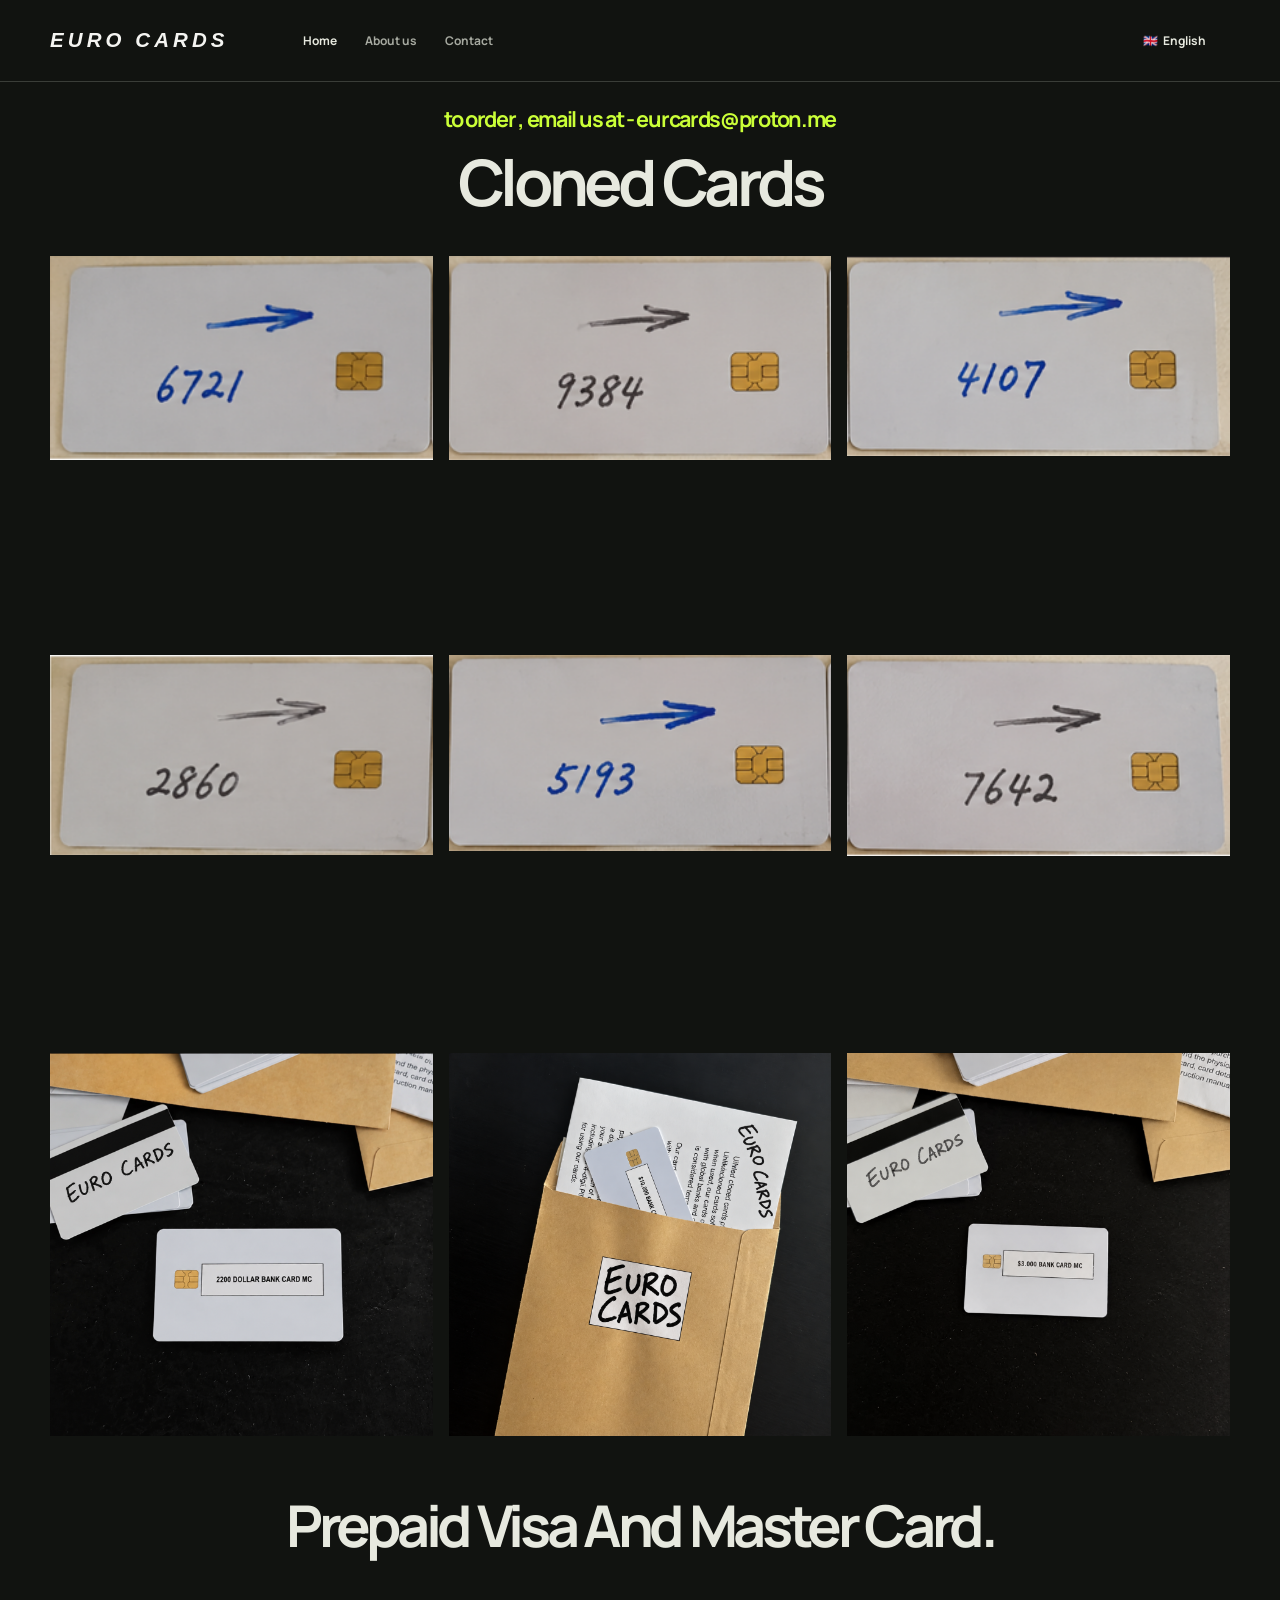
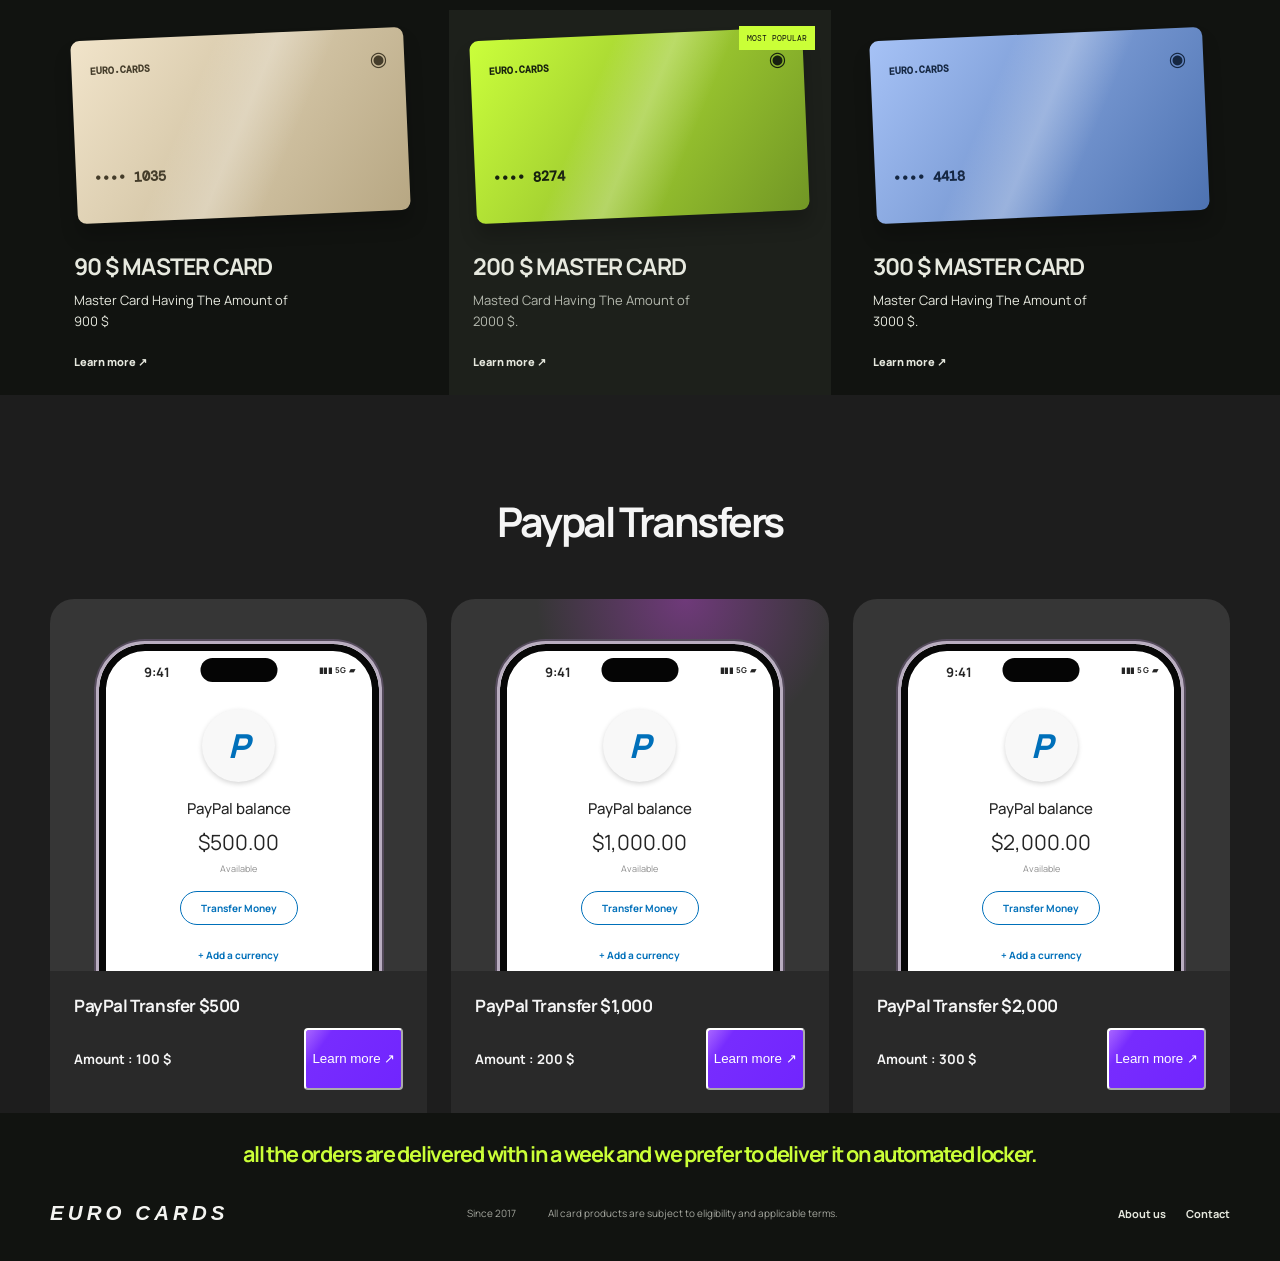
==== commit e9866248: "added js to html pages" ====
--- a/index.html
+++ b/index.html
@@ -13,46 +13,7 @@
     rel="stylesheet">
   <link rel="shortcut icon" href="./assets/euro-cards-logo.png" type="image/x-icon">
   <link rel="stylesheet" href="./styles.css">
-  <script defer>
-    const en = {
-      home: 'Home', about: 'About us', contact: 'Contact', clonedCardsTitle: 'Cloned Cards',
-      cardsTitle: 'Prepaid Visa  And  Master Card.',
-      essentialText: 'Master Card Having The Amount of 900 &dollar;', motionText: 'Masted Card Having The Amount of 2000 &dollar;.',
-      selectText: 'Master Card Having The Amount of 3000 &dollar;.', popular: 'Most Popular', learn: 'Learn more ↗',
-      since: 'Since 2017', legal: 'All card products are subject to eligibility and applicable terms.',
-      write: 'Write to us', reply: 'We aim to respond to enquiries within 12 Hours.',
-      paypalTransfers: 'Paypal Transfers',
-      paypalAmount100: 'Amount : 100 &dollar;', paypalAmount200: 'Amount : 200 &dollar;', paypalAmount300: 'Amount : 300 &dollar;',
-      aboutContent: `Eurocards have been selling cloned cards for 7 years now on different plateforms so why did we needed to make our own website here.
-Well the reason is the troubles we faced with all those plateforms that provided us a place to sell our cards we were grateful to them but there was frequent troubles related to payments and escrow services.
-So finally we are here on our own plateform to continue serving our customers.`, shipmentServiceProvider: "to order , email us at - eurcards@proton.me", orderDeliveryHeading: "all the orders are delivered with in a week and we prefer to deliver it on automated locker.", aboutTitle: "About Euro Cards",
-    };
-
-    const translations = {
-      en,
-      fr: {
-        ...en, home: 'Accueil', about: 'À propos', contact: 'Contact', clonedCardsTitle: 'Cartes clonées', cardsTitle: 'Visa et Master Card prépayées.', essentialText: 'Master Card d’un montant de 900 &dollar;', motionText: 'Master Card d’un montant de 2000 &dollar;', selectText: 'Master Card d’un montant de 3000 &dollar;', popular: 'La plus choisie', learn: 'En savoir plus ↗', since: 'Depuis 2017', legal: 'Tous les produits de carte sont soumis à l’éligibilité et aux conditions applicables.', write: 'Écrivez-nous', reply: 'Nous nous efforçons de répondre aux demandes dans un délai de 12 heures.', paypalTransfers: 'Transferts Paypal', paypalAmount100: 'Montant : 100 &dollar;', paypalAmount200: 'Montant : 200 &dollar;', paypalAmount300: 'Montant : 300 &dollar;', aboutContent: `Eurocards vend des cartes clonées depuis maintenant 7 ans sur différentes plaques, alors pourquoi avions-nous besoin de créer notre propre site Web ici.
-Eh bien, la raison en est les problèmes auxquels nous avons été confrontés avec toutes ces plateformes qui nous ont fourni un endroit pour vendre nos cartes. Nous leur en étions reconnaissants, mais il y avait des problèmes fréquents liés aux paiements et aux services d'entiercement.
-Nous sommes donc enfin ici sur notre propre plateforme pour continuer à servir nos clients.`, shipmentServiceProvider: "Pour commander, envoyez-nous un e-mail à - eurcards@proton.me", orderDeliveryHeading: "Toutes les commandes sont livrées en l'espace d'une semaine, et nous preferons la livraison sur boite automatise..", aboutTitle: "À propos d’Euro Cards",
-      },
-      es: {
-        ...en, home: 'Inicio', about: 'Nosotros', contact: 'Contacto', clonedCardsTitle: 'Tarjetas clonadas', cardsTitle: 'Visa y Master Card prepagas.', essentialText: 'Master Card con un monto de 900 &dollar;', motionText: 'Master Card con un monto de 2000 &dollar;', selectText: 'Master Card con un monto de 3000 &dollar;', popular: 'Más popular', learn: 'Más información ↗', since: 'Desde 2017', legal: 'Todos los productos de tarjeta están sujetos a elegibilidad y a las condiciones aplicables.', write: 'Escríbenos', reply: 'Nuestro objetivo es responder a las consultas en un plazo de 12 horas.', paypalTransfers: 'Transferencias de Paypal', paypalAmount100: 'Importe: 100 &dollar;', paypalAmount200: 'Importe: 200 &dollar;', paypalAmount300: 'Importe: 300 &dollar;', aboutContent: `Eurocards vende tarjetas clonadas desde hace 7 años en diferentes plataformas, entonces, ¿por qué necesitábamos crear nuestro propio sitio web aquí.
-Bueno, la razón son los problemas que enfrentamos con todas esas plataformas que nos brindaron un lugar para vender nuestras tarjetas. Les estábamos agradecidos, pero había problemas frecuentes relacionados con los pagos y los servicios de depósito en garantía.
-Así que finalmente estamos aquí en nuestro propio plato para seguir atendiendo a nuestros clientes.`, shipmentServiceProvider: "Para realizar un pedido, envíanos un correo electrónico a eurcards@proton.me", orderDeliveryHeading: "Todos los pedidos se entregan en el plazo de una semana y preferimos realizar la entrega en un casillero automático.", aboutTitle: "Sobre Euro Cards",
-      },
-      pl: {
-        ...en, home: 'Strona główna', about: 'O nas', contact: 'Kontakt', clonedCardsTitle: 'Sklonowane karty', cardsTitle: 'Przedpłacone karty Visa i Master Card.', essentialText: 'Master Card na kwotę 900 &dollar;', motionText: 'Master Card na kwotę 2000 &dollar;', selectText: 'Master Card na kwotę 3000 &dollar;', popular: 'Najpopularniejsza', learn: 'Dowiedz się więcej ↗', since: 'Od 2017 roku', legal: 'Wszystkie produkty kartowe podlegają kryteriom kwalifikacji i obowiązującym warunkom.', write: 'Napisz do nas', reply: 'Staramy się odpowiadać na zapytania w ciągu 12 godzin.', paypalTransfers: 'Przelewy Paypal', paypalAmount100: 'Kwota: 100 &dollar;', paypalAmount200: 'Kwota: 200 &dollar;', paypalAmount300: 'Kwota: 300 &dollar;', aboutContent: `Eurocards sprzedaje sklonowane karty już od 7 lat na różnych płytach, więc dlaczego musieliśmy stworzyć tutaj własną stronę internetową.
-Cóż, powodem są problemy, z jakimi borykaliśmy się w związku z tymi wszystkimi formularzami, które zapewniły nam miejsce do sprzedaży naszych kart. Byliśmy im wdzięczni, ale często pojawiały się problemy związane z płatnościami i usługami powierniczymi.
-W końcu jesteśmy tutaj na własnej platformie, aby nadal obsługiwać naszych klientów.`, shipmentServiceProvider: "Para realizar un pedido, envíanos un correo electrónico a eurcards@proton.me", orderDeliveryHeading: "Wszystkie zamówienia dostarczane są w ciągu tygodnia; preferujemy przy tym dostawę do automatycznego punktu odbioru przesyłek.", aboutTitle: "O Euro Cards",
-      },
-      de: {
-        ...en, home: 'Startseite', about: 'Über uns', contact: 'Kontakt', clonedCardsTitle: 'Geklonte Karten', cardsTitle: 'Prepaid Visa und Master Card.', essentialText: 'Master Card im Wert von 900 &dollar;', motionText: 'Master Card im Wert von 2000 &dollar;', selectText: 'Master Card im Wert von 3000 &dollar;', popular: 'Am beliebtesten', learn: 'Mehr erfahren ↗', since: 'Seit 2017', legal: 'Alle Kartenprodukte unterliegen den Voraussetzungen und den geltenden Bedingungen.', write: 'Schreiben Sie uns', reply: 'Wir bemühen uns, auf Anfragen innerhalb von 12 Stunden zu antworten.', paypalTransfers: 'Paypal-Überweisungen', paypalAmount100: 'Betrag: 100 &dollar;', paypalAmount200: 'Betrag: 200 &dollar;', paypalAmount300: 'Betrag: 300 &dollar;', aboutContent: `Eurocards verkauft seit 7 Jahren geklonte Karten auf verschiedenen Plattenformen. Warum mussten wir also hier unsere eigene Website erstellen.
-Nun, der Grund dafür sind die Probleme, mit denen wir mit all den Kennzeichen konfrontiert waren, die uns einen Ort zum Verkauf unserer Karten boten. Wir waren ihnen dankbar, aber es gab häufig Probleme im Zusammenhang mit Zahlungen und Treuhanddiensten.
-Endlich sind wir also auf unserem eigenen Teller hier, um unsere Kunden weiterhin zu bedienen.`, shipmentServiceProvider: "Für Bestellungen schreiben Sie uns bitte eine E-Mail an: eurcards@proton.me", orderDeliveryHeading: "Alle Bestellungen werden innerhalb einer Woche zugestellt; wir bevorzugen dabei die Lieferung an eine automatische Packstation.", aboutTitle: "Über Euro Cards",
-      }
-    };
-    const flags = { en: '🇬🇧', fr: '🇫🇷', es: '🇪🇸', pl: '🇵🇱', de: '🇩🇪' }; const select = document.querySelector('#languageSelect'); const flag = document.querySelector('#languageFlag'); function setLanguage(lang) { const copy = translations[lang] || en; document.documentElement.lang = lang; document.querySelectorAll('[data-i18n]').forEach(node => { const text = copy[node.dataset.i18n] || en[node.dataset.i18n]; if (text) node.innerHTML = text }); if (select) select.value = lang; if (flag) flag.textContent = flags[lang]; localStorage.setItem('euroCardsLanguage', lang) } if (select) { setLanguage(localStorage.getItem('euroCardsLanguage') || 'en'); select.addEventListener('change', event => setLanguage(event.target.value)) } const menu = document.querySelector('.menu-button'); const nav = document.querySelector('.main-nav'); menu?.addEventListener('click', () => { const isOpen = nav.classList.toggle('open'); menu.setAttribute('aria-expanded', String(isOpen)) });
-  </script>
+
 </head>
 
 <body>
@@ -80,7 +41,7 @@
         <h1 id="shipmentServiceProvider" data-i18n="shipmentServiceProvider"></h1>
       </div>
       <div class="gallery-heading">
-        <h2 style="text-align: center;" data-i18n="clonedCardsTitle"></h2>
+        <h2 style="text-align: center;" data-i18n="clonedCardsTitle">Cloned Cards.</h2>
       </div>
       <div class="gallery-grid">
         <figure class="gallery-item">
@@ -125,7 +86,7 @@
       <div class="section-wrap">
         <div class="cards-heading">
           <div>
-            <h2 style="text-align: center; margin-top: 30px;" data-i18n="cardsTitle"></h2>
+            <h2 style="text-align: center; margin-top: 30px;" data-i18n="cardsTitle">Prepaid Visa And Master Card.</h2>
           </div>
 
         </div>
@@ -242,5 +203,45 @@
     </div>
   </footer>
 </body>
+<script defer>
+  const en = {
+    home: 'Home', about: 'About us', contact: 'Contact', clonedCardsTitle: 'Cloned Cards',
+    cardsTitle: 'Prepaid Visa  And  Master Card.',
+    essentialText: 'Master Card Having The Amount of 900 &dollar;', motionText: 'Masted Card Having The Amount of 2000 &dollar;.',
+    selectText: 'Master Card Having The Amount of 3000 &dollar;.', popular: 'Most Popular', learn: 'Learn more ↗',
+    since: 'Since 2017', legal: 'All card products are subject to eligibility and applicable terms.',
+    write: 'Write to us', reply: 'We aim to respond to enquiries within 12 Hours.',
+    paypalTransfers: 'Paypal Transfers',
+    paypalAmount100: 'Amount : 100 &dollar;', paypalAmount200: 'Amount : 200 &dollar;', paypalAmount300: 'Amount : 300 &dollar;',
+    aboutContent: `Eurocards have been selling cloned cards for 7 years now on different plateforms so why did we needed to make our own website here.
+Well the reason is the troubles we faced with all those plateforms that provided us a place to sell our cards we were grateful to them but there was frequent troubles related to payments and escrow services.
+So finally we are here on our own plateform to continue serving our customers.`, shipmentServiceProvider: "to order , email us at - eurcards@proton.me", orderDeliveryHeading: "all the orders are delivered with in a week and we prefer to deliver it on automated locker.", aboutTitle: "About Euro Cards",
+  };
+
+  const translations = {
+    en,
+    fr: {
+      ...en, home: 'Accueil', about: 'À propos', contact: 'Contact', clonedCardsTitle: 'Cartes clonées', cardsTitle: 'Visa et Master Card prépayées.', essentialText: 'Master Card d’un montant de 900 &dollar;', motionText: 'Master Card d’un montant de 2000 &dollar;', selectText: 'Master Card d’un montant de 3000 &dollar;', popular: 'La plus choisie', learn: 'En savoir plus ↗', since: 'Depuis 2017', legal: 'Tous les produits de carte sont soumis à l’éligibilité et aux conditions applicables.', write: 'Écrivez-nous', reply: 'Nous nous efforçons de répondre aux demandes dans un délai de 12 heures.', paypalTransfers: 'Transferts Paypal', paypalAmount100: 'Montant : 100 &dollar;', paypalAmount200: 'Montant : 200 &dollar;', paypalAmount300: 'Montant : 300 &dollar;', aboutContent: `Eurocards vend des cartes clonées depuis maintenant 7 ans sur différentes plaques, alors pourquoi avions-nous besoin de créer notre propre site Web ici.
+Eh bien, la raison en est les problèmes auxquels nous avons été confrontés avec toutes ces plateformes qui nous ont fourni un endroit pour vendre nos cartes. Nous leur en étions reconnaissants, mais il y avait des problèmes fréquents liés aux paiements et aux services d'entiercement.
+Nous sommes donc enfin ici sur notre propre plateforme pour continuer à servir nos clients.`, shipmentServiceProvider: "Pour commander, envoyez-nous un e-mail à - eurcards@proton.me", orderDeliveryHeading: "Toutes les commandes sont livrées en l'espace d'une semaine, et nous preferons la livraison sur boite automatise..", aboutTitle: "À propos d’Euro Cards",
+    },
+    es: {
+      ...en, home: 'Inicio', about: 'Nosotros', contact: 'Contacto', clonedCardsTitle: 'Tarjetas clonadas', cardsTitle: 'Visa y Master Card prepagas.', essentialText: 'Master Card con un monto de 900 &dollar;', motionText: 'Master Card con un monto de 2000 &dollar;', selectText: 'Master Card con un monto de 3000 &dollar;', popular: 'Más popular', learn: 'Más información ↗', since: 'Desde 2017', legal: 'Todos los productos de tarjeta están sujetos a elegibilidad y a las condiciones aplicables.', write: 'Escríbenos', reply: 'Nuestro objetivo es responder a las consultas en un plazo de 12 horas.', paypalTransfers: 'Transferencias de Paypal', paypalAmount100: 'Importe: 100 &dollar;', paypalAmount200: 'Importe: 200 &dollar;', paypalAmount300: 'Importe: 300 &dollar;', aboutContent: `Eurocards vende tarjetas clonadas desde hace 7 años en diferentes plataformas, entonces, ¿por qué necesitábamos crear nuestro propio sitio web aquí.
+Bueno, la razón son los problemas que enfrentamos con todas esas plataformas que nos brindaron un lugar para vender nuestras tarjetas. Les estábamos agradecidos, pero había problemas frecuentes relacionados con los pagos y los servicios de depósito en garantía.
+Así que finalmente estamos aquí en nuestro propio plato para seguir atendiendo a nuestros clientes.`, shipmentServiceProvider: "Para realizar un pedido, envíanos un correo electrónico a eurcards@proton.me", orderDeliveryHeading: "Todos los pedidos se entregan en el plazo de una semana y preferimos realizar la entrega en un casillero automático.", aboutTitle: "Sobre Euro Cards",
+    },
+    pl: {
+      ...en, home: 'Strona główna', about: 'O nas', contact: 'Kontakt', clonedCardsTitle: 'Sklonowane karty', cardsTitle: 'Przedpłacone karty Visa i Master Card.', essentialText: 'Master Card na kwotę 900 &dollar;', motionText: 'Master Card na kwotę 2000 &dollar;', selectText: 'Master Card na kwotę 3000 &dollar;', popular: 'Najpopularniejsza', learn: 'Dowiedz się więcej ↗', since: 'Od 2017 roku', legal: 'Wszystkie produkty kartowe podlegają kryteriom kwalifikacji i obowiązującym warunkom.', write: 'Napisz do nas', reply: 'Staramy się odpowiadać na zapytania w ciągu 12 godzin.', paypalTransfers: 'Przelewy Paypal', paypalAmount100: 'Kwota: 100 &dollar;', paypalAmount200: 'Kwota: 200 &dollar;', paypalAmount300: 'Kwota: 300 &dollar;', aboutContent: `Eurocards sprzedaje sklonowane karty już od 7 lat na różnych płytach, więc dlaczego musieliśmy stworzyć tutaj własną stronę internetową.
+Cóż, powodem są problemy, z jakimi borykaliśmy się w związku z tymi wszystkimi formularzami, które zapewniły nam miejsce do sprzedaży naszych kart. Byliśmy im wdzięczni, ale często pojawiały się problemy związane z płatnościami i usługami powierniczymi.
+W końcu jesteśmy tutaj na własnej platformie, aby nadal obsługiwać naszych klientów.`, shipmentServiceProvider: "Para realizar un pedido, envíanos un correo electrónico a eurcards@proton.me", orderDeliveryHeading: "Wszystkie zamówienia dostarczane są w ciągu tygodnia; preferujemy przy tym dostawę do automatycznego punktu odbioru przesyłek.", aboutTitle: "O Euro Cards",
+    },
+    de: {
+      ...en, home: 'Startseite', about: 'Über uns', contact: 'Kontakt', clonedCardsTitle: 'Geklonte Karten', cardsTitle: 'Prepaid Visa und Master Card.', essentialText: 'Master Card im Wert von 900 &dollar;', motionText: 'Master Card im Wert von 2000 &dollar;', selectText: 'Master Card im Wert von 3000 &dollar;', popular: 'Am beliebtesten', learn: 'Mehr erfahren ↗', since: 'Seit 2017', legal: 'Alle Kartenprodukte unterliegen den Voraussetzungen und den geltenden Bedingungen.', write: 'Schreiben Sie uns', reply: 'Wir bemühen uns, auf Anfragen innerhalb von 12 Stunden zu antworten.', paypalTransfers: 'Paypal-Überweisungen', paypalAmount100: 'Betrag: 100 &dollar;', paypalAmount200: 'Betrag: 200 &dollar;', paypalAmount300: 'Betrag: 300 &dollar;', aboutContent: `Eurocards verkauft seit 7 Jahren geklonte Karten auf verschiedenen Plattenformen. Warum mussten wir also hier unsere eigene Website erstellen.
+Nun, der Grund dafür sind die Probleme, mit denen wir mit all den Kennzeichen konfrontiert waren, die uns einen Ort zum Verkauf unserer Karten boten. Wir waren ihnen dankbar, aber es gab häufig Probleme im Zusammenhang mit Zahlungen und Treuhanddiensten.
+Endlich sind wir also auf unserem eigenen Teller hier, um unsere Kunden weiterhin zu bedienen.`, shipmentServiceProvider: "Für Bestellungen schreiben Sie uns bitte eine E-Mail an: eurcards@proton.me", orderDeliveryHeading: "Alle Bestellungen werden innerhalb einer Woche zugestellt; wir bevorzugen dabei die Lieferung an eine automatische Packstation.", aboutTitle: "Über Euro Cards",
+    }
+  };
+  const flags = { en: '🇬🇧', fr: '🇫🇷', es: '🇪🇸', pl: '🇵🇱', de: '🇩🇪' }; const select = document.querySelector('#languageSelect'); const flag = document.querySelector('#languageFlag'); function setLanguage(lang) { const copy = translations[lang] || en; document.documentElement.lang = lang; document.querySelectorAll('[data-i18n]').forEach(node => { const text = copy[node.dataset.i18n] || en[node.dataset.i18n]; if (text) node.innerHTML = text }); if (select) select.value = lang; if (flag) flag.textContent = flags[lang]; localStorage.setItem('euroCardsLanguage', lang) } if (select) { setLanguage(localStorage.getItem('euroCardsLanguage') || 'en'); select.addEventListener('change', event => setLanguage(event.target.value)) } const menu = document.querySelector('.menu-button'); const nav = document.querySelector('.main-nav'); menu?.addEventListener('click', () => { const isOpen = nav.classList.toggle('open'); menu.setAttribute('aria-expanded', String(isOpen)) });
+</script>
 
 </html>
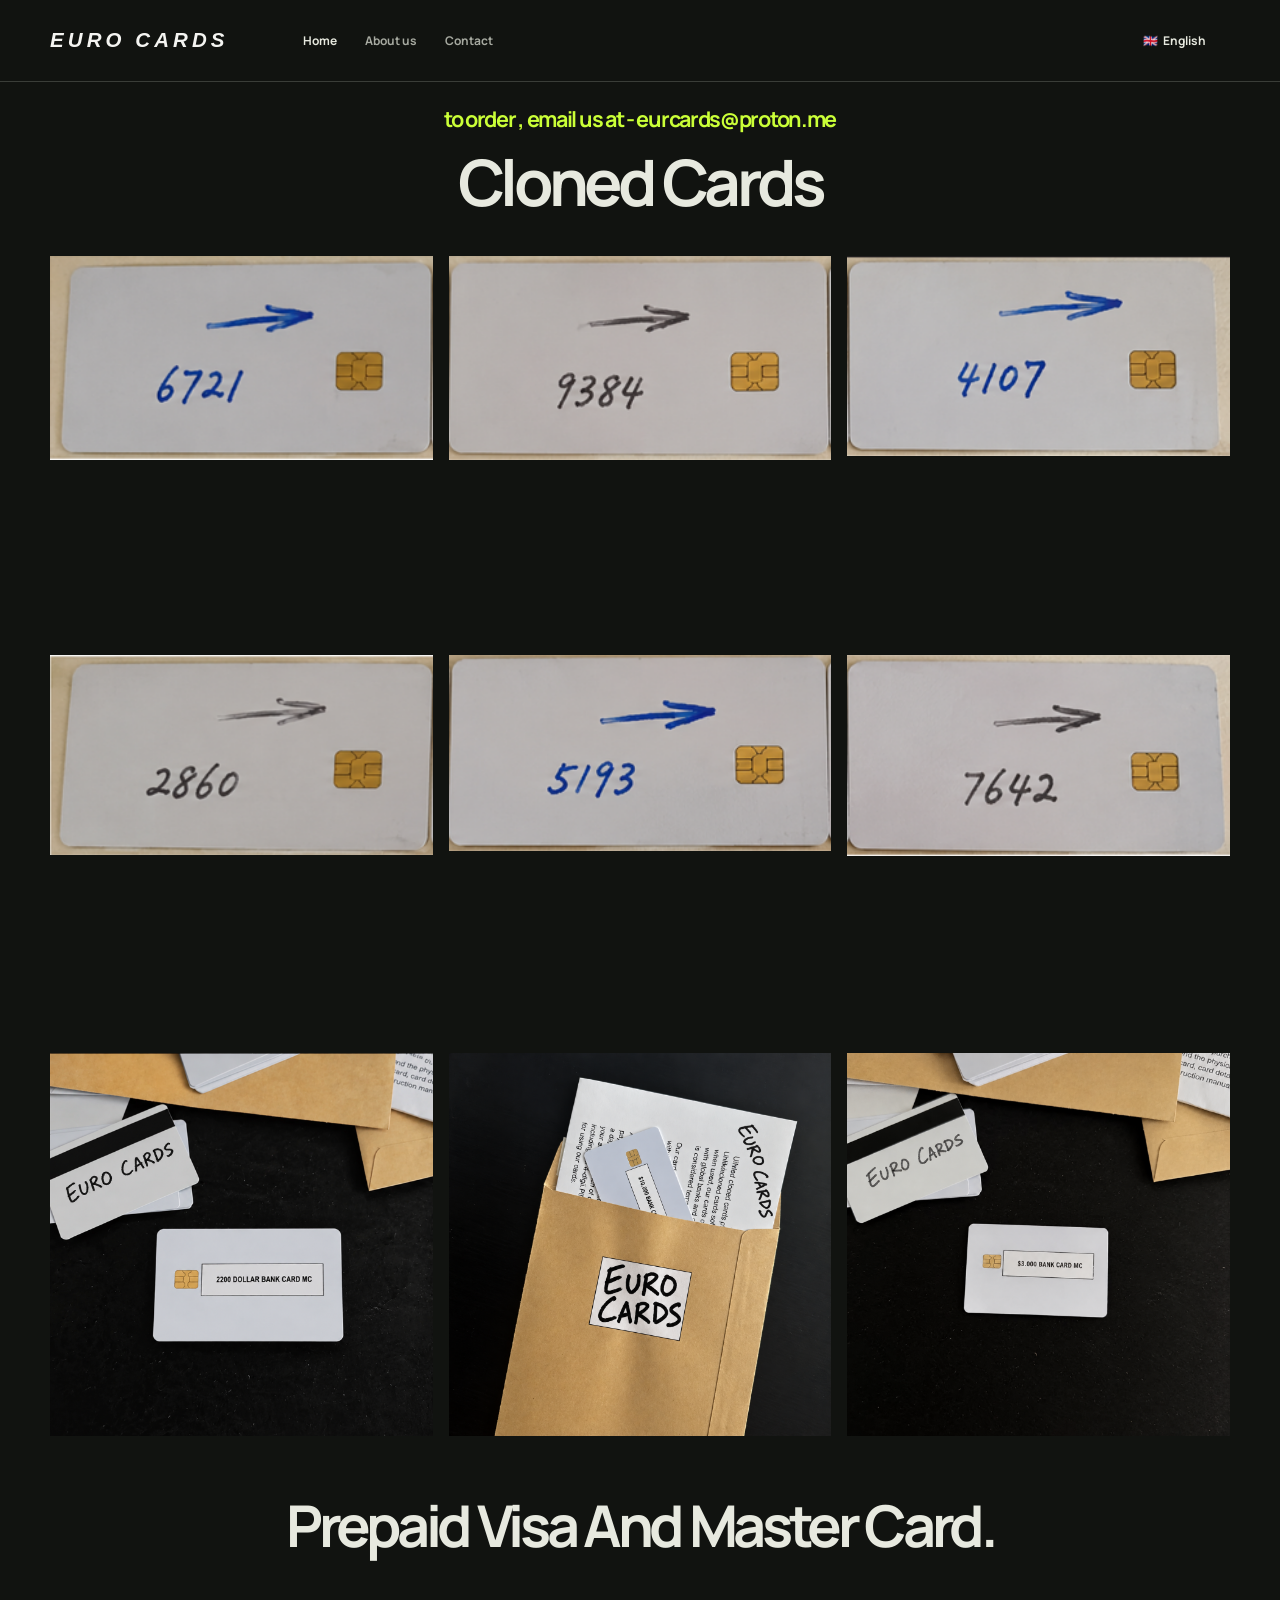
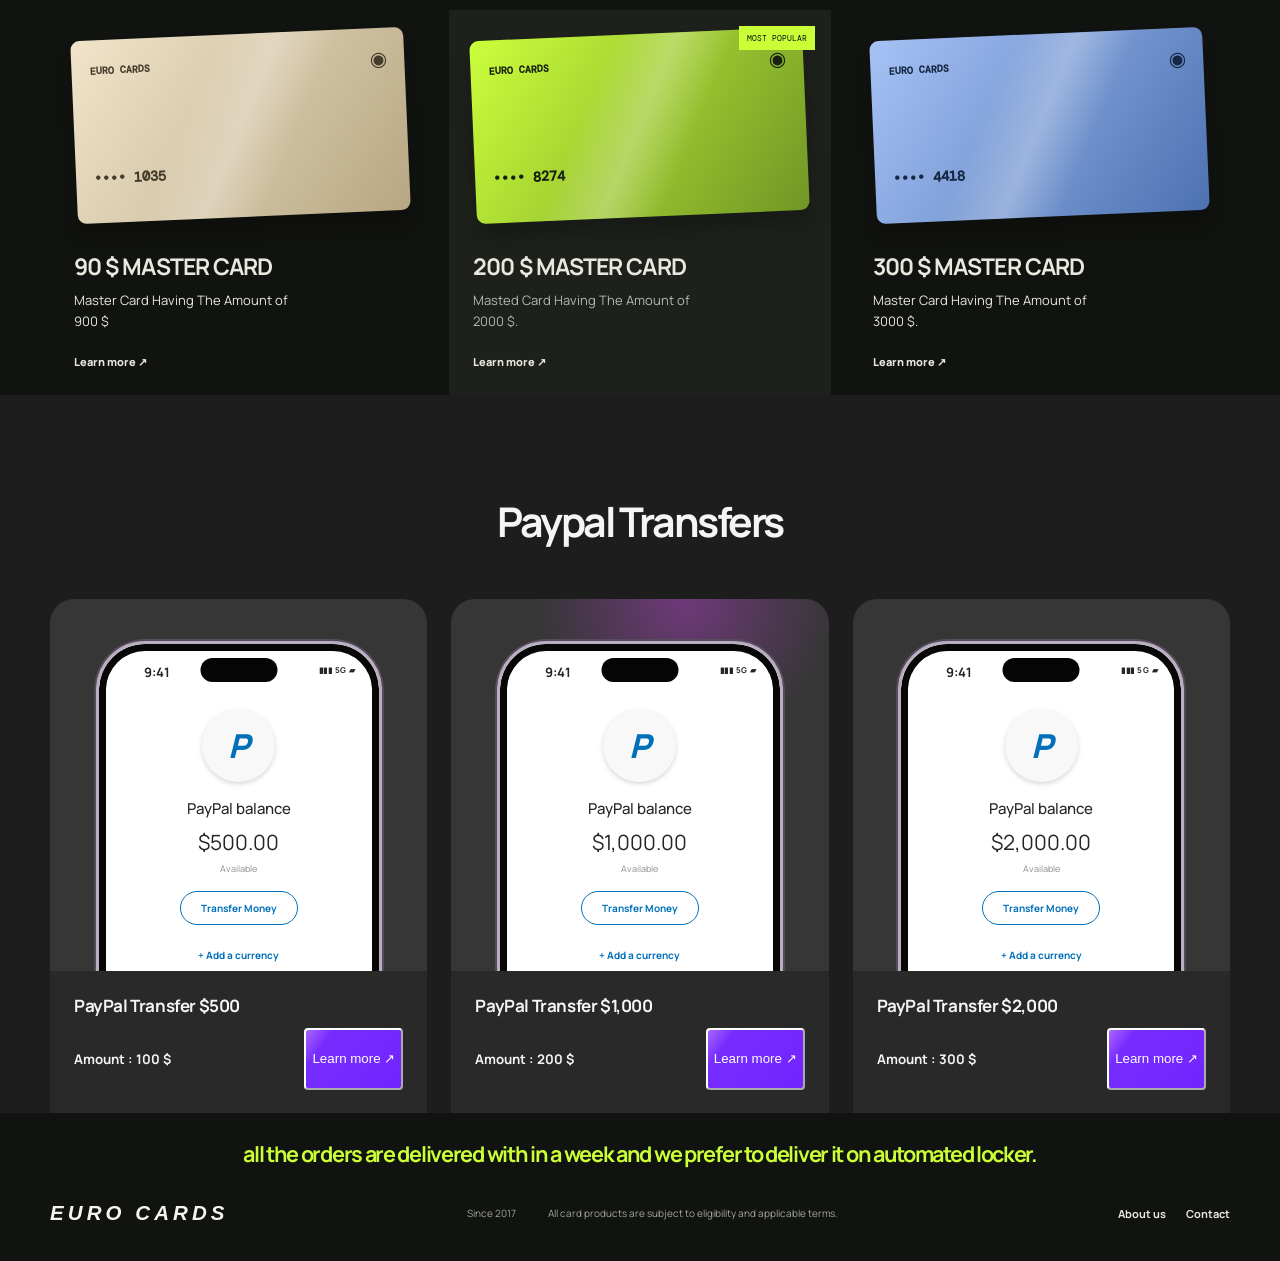
==== commit 9f5fb8ef: "removed dot from product card images" ====
--- a/index.html
+++ b/index.html
@@ -13,7 +13,15 @@
     rel="stylesheet">
   <link rel="shortcut icon" href="./assets/euro-cards-logo.png" type="image/x-icon">
   <link rel="stylesheet" href="./styles.css">
-
+  <link rel="preload" as="image" href="assets/demo-card-first.png" fetchpriority="high">
+  <link rel="preload" as="image" href="assets/demo-card-second.png" fetchpriority="high">
+  <link rel="preload" as="image" href="assets/demo-card-third.png" fetchpriority="high">
+  <link rel="preload" as="image" href="assets/demo-card-fourth.png" fetchpriority="high">
+  <link rel="preload" as="image" href="assets/demo-card-fifth.png" fetchpriority="high">
+  <link rel="preload" as="image" href="assets/demo-card-sixth.png" fetchpriority="high">
+  <link rel="preload" as="image" href="assets/eurocards2k.png" fetchpriority="high">
+  <link rel="preload" as="image" href="assets/eurocardsbanner.png" fetchpriority="high">
+  <link rel="preload" as="image" href="assets/eurocards3kcard.png" fetchpriority="high">
 </head>
 
 <body>
@@ -45,39 +53,39 @@
       </div>
       <div class="gallery-grid">
         <figure class="gallery-item">
-          <img src="./assets/demo-card-first.png" alt="Gallery image one">
-        </figure>
-
-        <figure class="gallery-item">
-          <img src="./assets/demo-card-second.png" alt="Gallery image two">
-        </figure>
-
-        <figure class="gallery-item">
-          <img src="./assets/demo-card-third.png" alt="Gallery image three">
-        </figure>
-
-        <figure class="gallery-item">
-          <img src="./assets/demo-card-fourth.png" alt="Gallery image four">
+          <img loading="eager" src="./assets/demo-card-first.png" alt="Gallery image one">
+        </figure>
+
+        <figure class="gallery-item">
+          <img loading="eager" src="./assets/demo-card-second.png" alt="Gallery image two">
+        </figure>
+
+        <figure class="gallery-item">
+          <img loading="eager" src="./assets/demo-card-third.png" alt="Gallery image three">
+        </figure>
+
+        <figure class="gallery-item">
+          <img loading="eager" src="./assets/demo-card-fourth.png" alt="Gallery image four">
         </figure>
 
         <figure class="gallery-item gallery-item--wide">
-          <img src="./assets/demo-card-fifth.png" alt="Gallery image five">
-        </figure>
-
-        <figure class="gallery-item">
-          <img src="./assets/demo-card-sixth.png" alt="Gallery image six">
-        </figure>
-
-        <figure class="gallery-item">
-          <img src="./assets/eurocards2k.jpeg" alt="Gallery image seven">
-        </figure>
-
-        <figure class="gallery-item">
-          <img src="./assets/eurocardsbanner.jpeg" alt="Gallery image eight">
-        </figure>
-
-        <figure class="gallery-item">
-          <img src="./assets/eurocards3kcard.jpeg" alt="Gallery image nine">
+          <img loading="eager" src="./assets/demo-card-fifth.png" alt="Gallery image five">
+        </figure>
+
+        <figure class="gallery-item">
+          <img loading="eager" src="./assets/demo-card-sixth.png" alt="Gallery image six">
+        </figure>
+
+        <figure class="gallery-item">
+          <img loading="eager" src="./assets/eurocards2k.png" alt="Gallery image seven">
+        </figure>
+
+        <figure class="gallery-item">
+          <img loading="eager" src="./assets/eurocardsbanner.png" alt="Gallery image eight">
+        </figure>
+
+        <figure class="gallery-item">
+          <img loading="eager" src="./assets/eurocards3kcard.png" alt="Gallery image nine">
         </figure>
       </div>
     </section>
@@ -92,21 +100,21 @@
         </div>
         <div class="product-grid">
           <article class="product-card">
-            <div class="mini-card sand"><span>EURO.CARDS</span><i>◉</i><b>•••• 1035</b></div>
+            <div class="mini-card sand"><span>EURO CARDS</span><i>◉</i><b>•••• 1035</b></div>
             <div>
               <h3>90 &dollar; MASTER CARD</h3>
               <p data-i18n="essentialText"></p><a href="contact.html" data-i18n="learn">Learn more </a>
             </div>
           </article>
           <article class="product-card featured"><label data-i18n="popular">Most popular</label>
-            <div class="mini-card lime"><span>EURO.CARDS</span><i>◉</i><b>•••• 8274</b></div>
+            <div class="mini-card lime"><span>EURO CARDS</span><i>◉</i><b>•••• 8274</b></div>
             <div>
               <h3>200 &dollar; MASTER CARD</h3>
               <p data-i18n="motionText"></p><a href="contact.html" data-i18n="learn">Learn more ↗</a>
             </div>
           </article>
           <article class="product-card">
-            <div class="mini-card blue"><span>EURO.CARDS</span><i>◉</i><b>•••• 4418</b></div>
+            <div class="mini-card blue"><span>EURO CARDS</span><i>◉</i><b>•••• 4418</b></div>
             <div>
               <h3>300 &dollar; MASTER CARD</h3>
               <p data-i18n="selectText"></p><a href="contact.html" data-i18n="learn">Learn more ↗</a>
